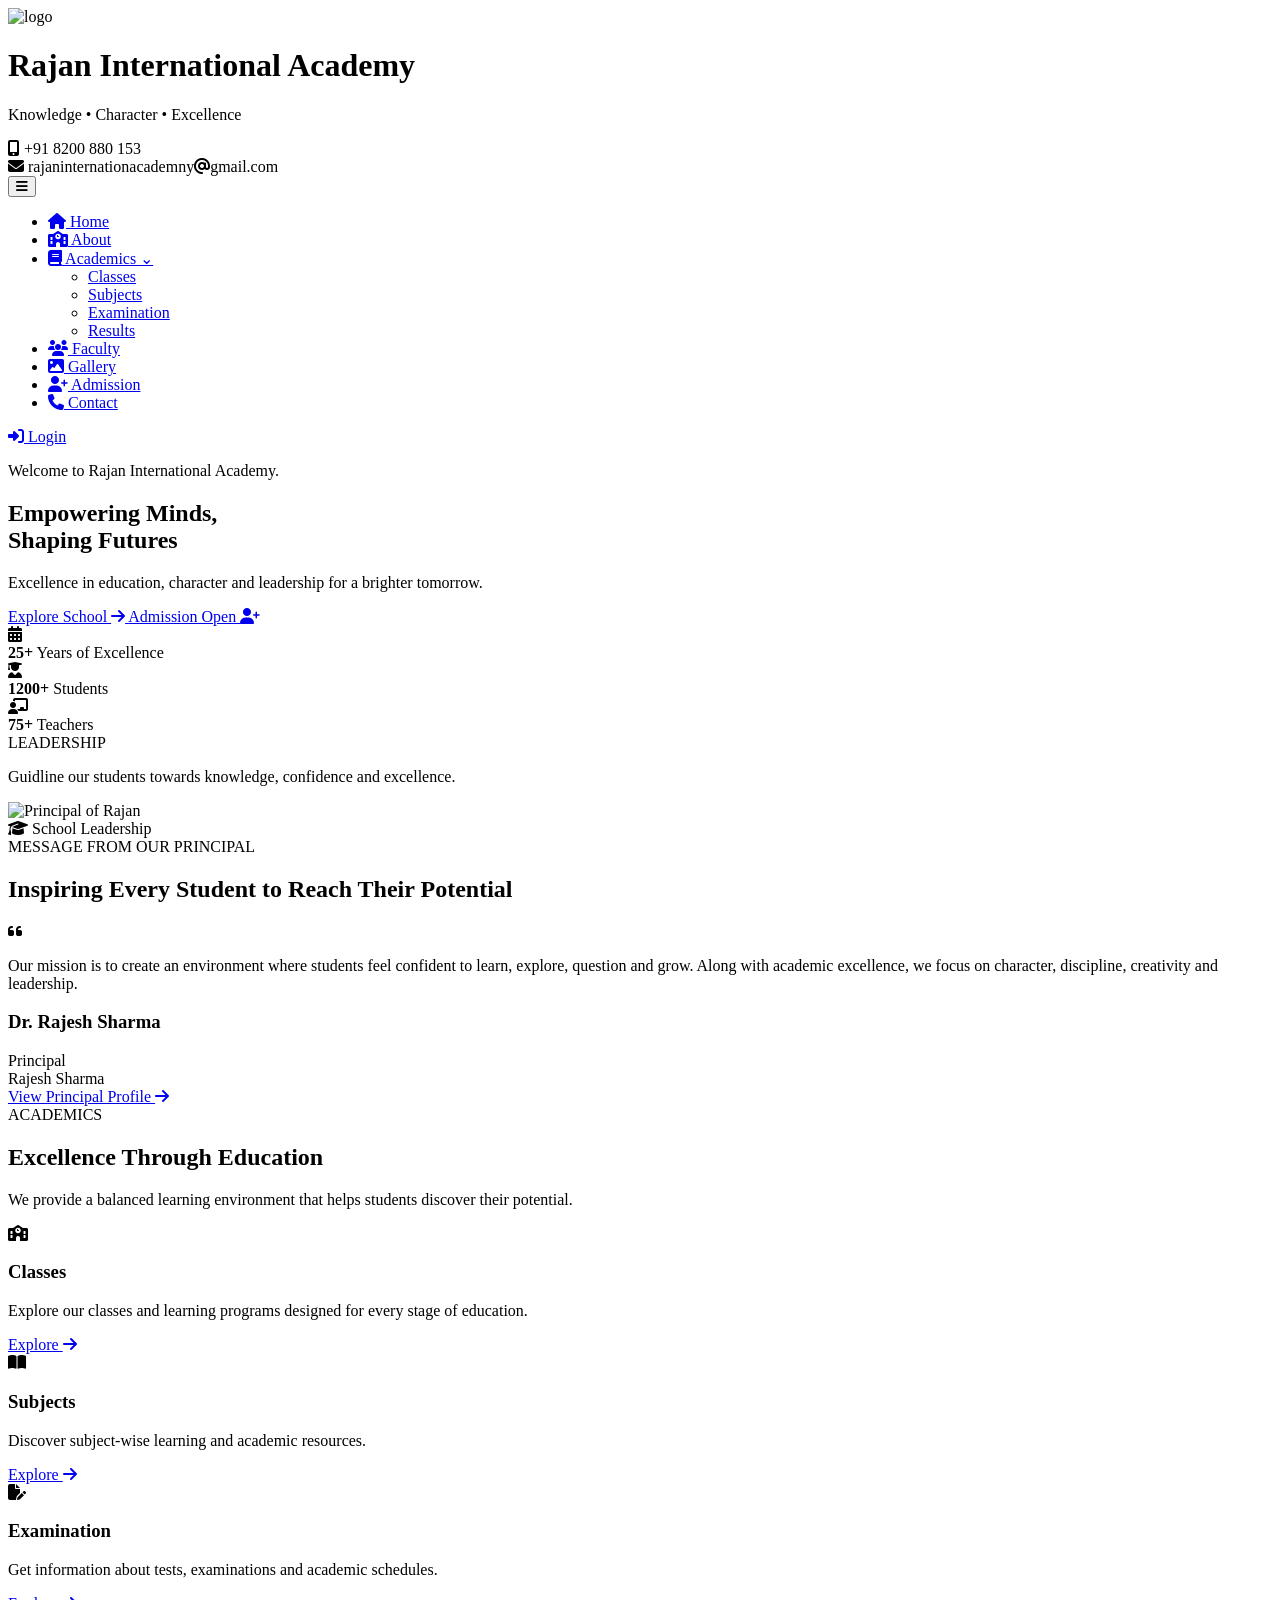
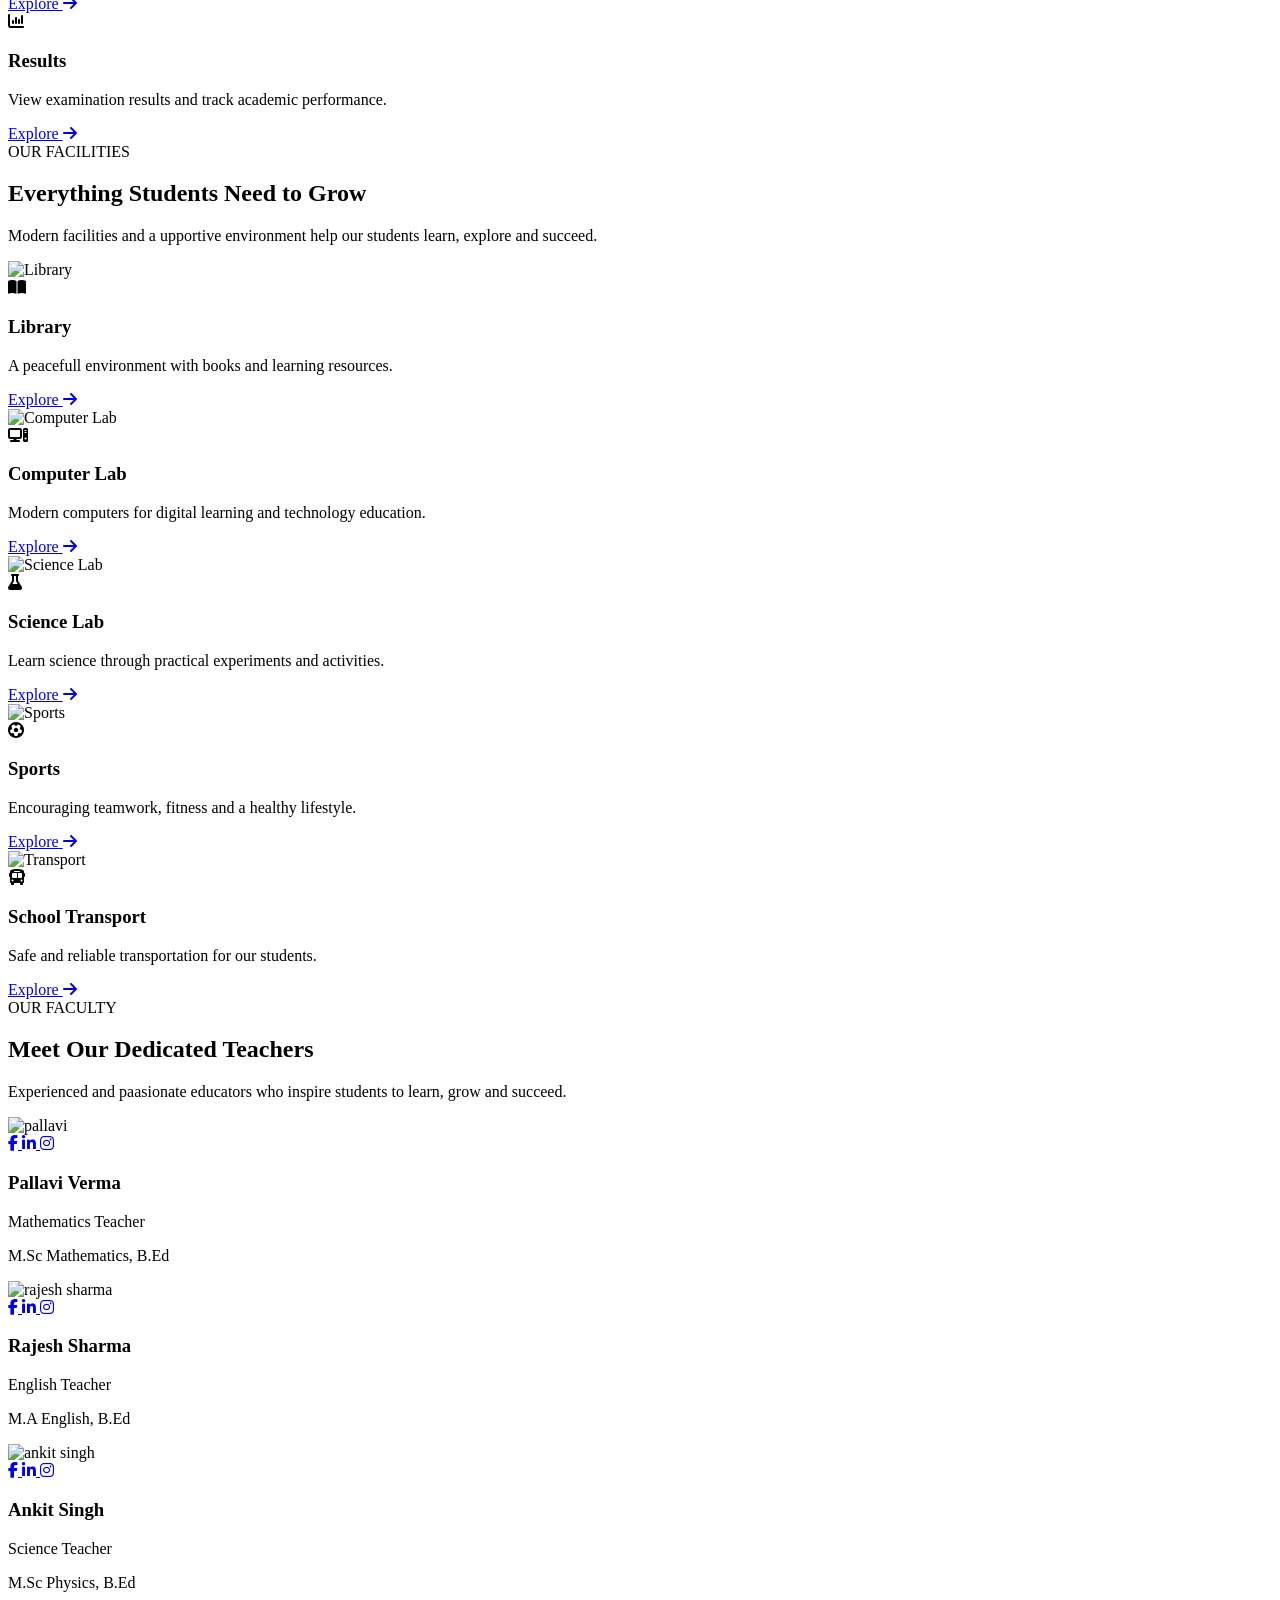
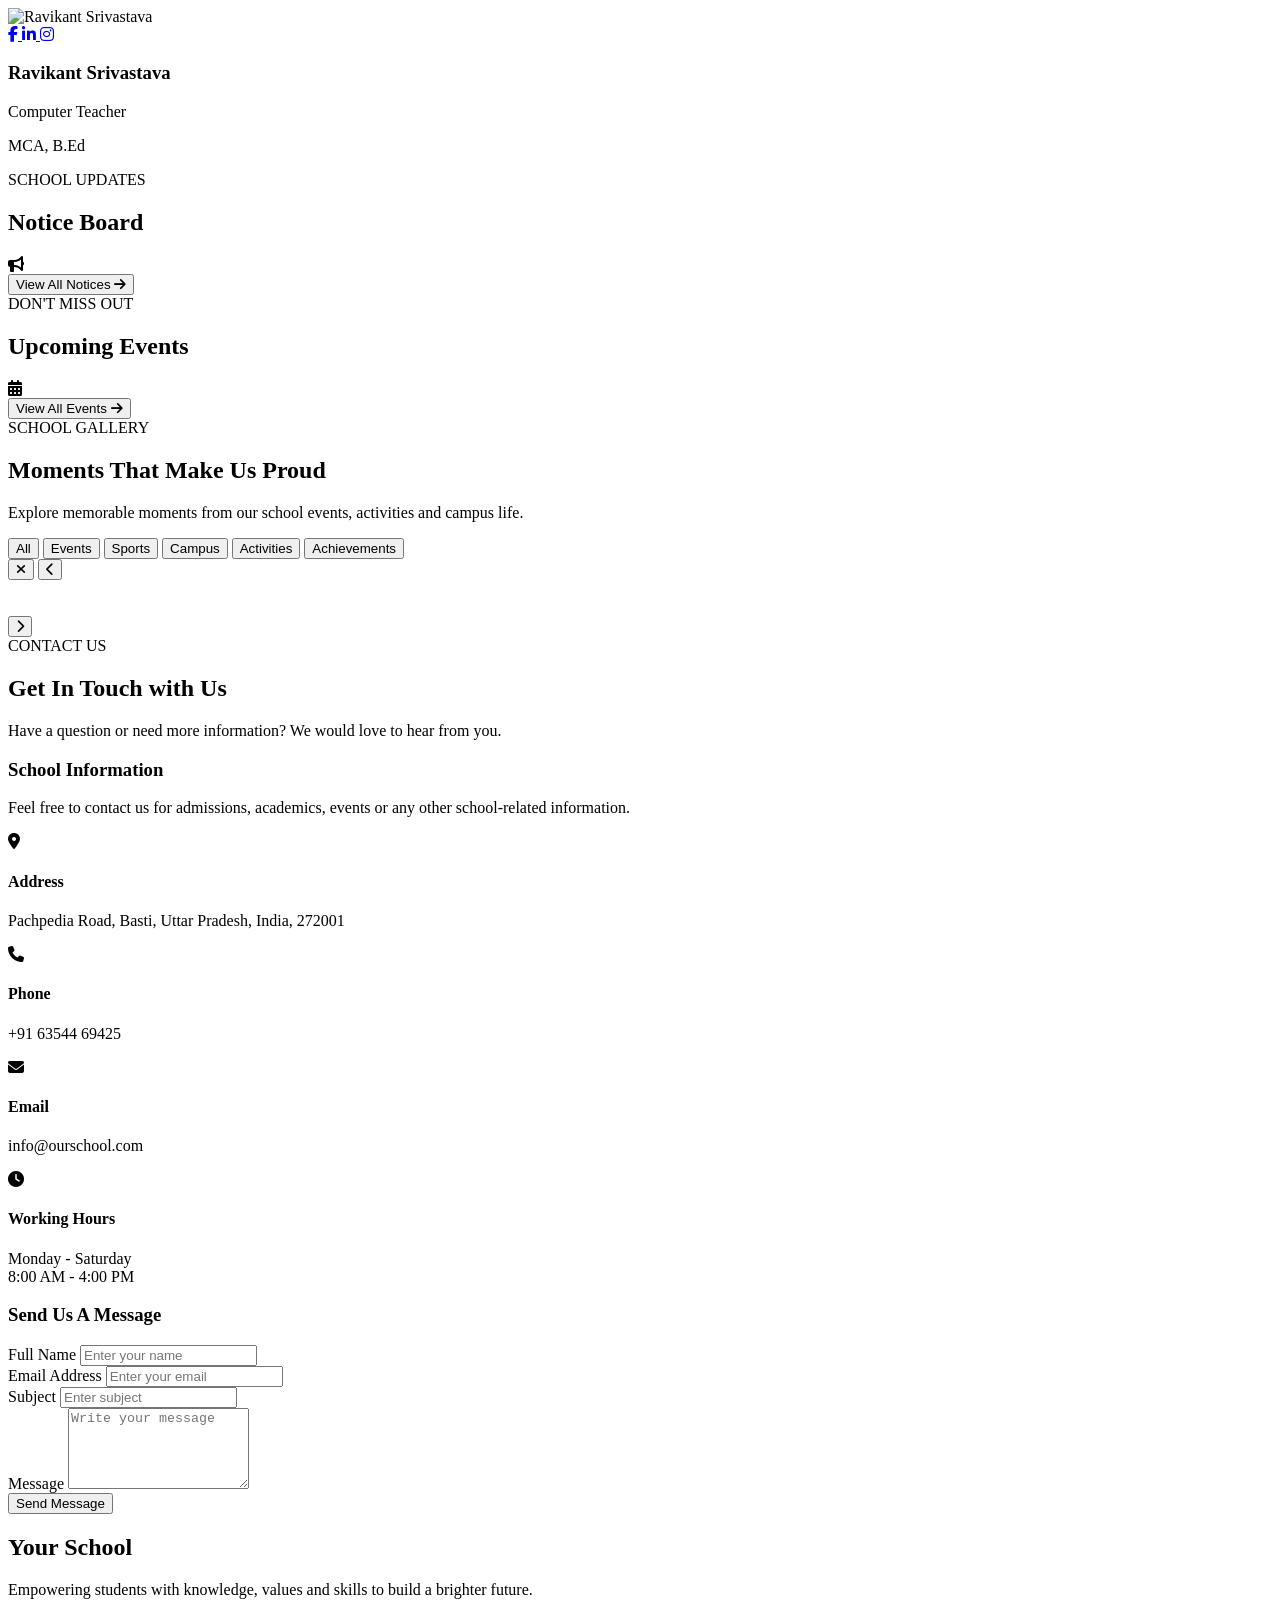
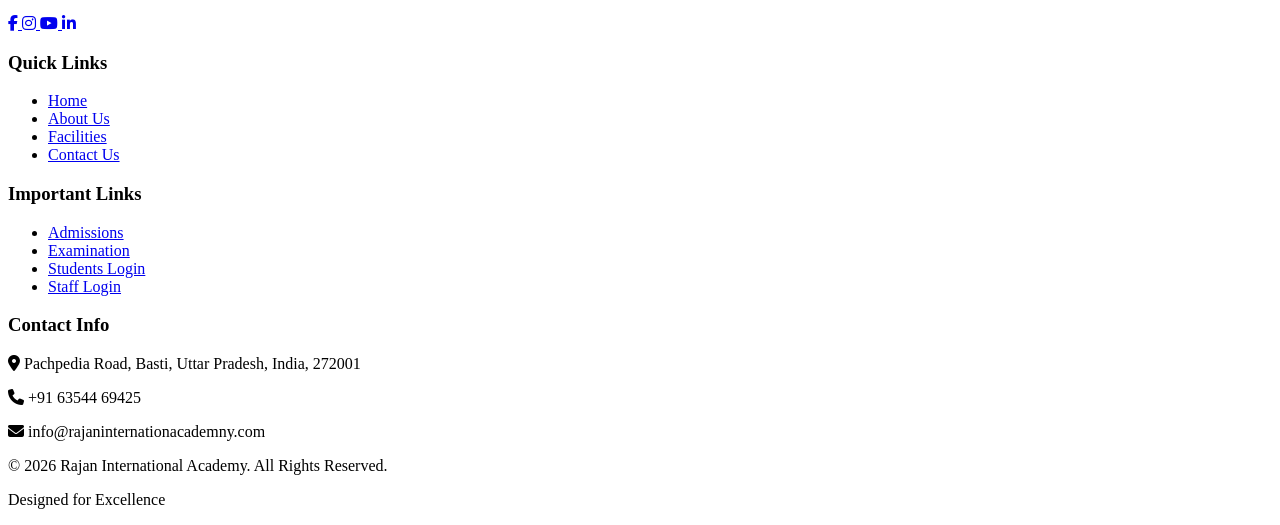
==== index.html @ 03a605ec "Add files via upload" ====
<!DOCTYPE html>
<html lang="en">
<head>
    <meta charset="UTF-8">
    <meta name="viewport" content="width=device-width, initial-scale=1.0">
    <title>Rajan Internation Academy</title>

    <link rel="stylesheet" href="css/style.css">
    <link rel="stylesheet"
      href="https://cdnjs.cloudflare.com/ajax/libs/font-awesome/6.5.2/css/all.min.css">

</head>


<body>

    <header class="school-header">

        <div class="school-brand">

            <div class="school-logo">
                <img src="Images/Rajan-2.png" alt="logo">
            </div>

            <div class="school-name">
                <h1>Rajan International Academy</h1>
                <p>Knowledge <span>•</span> Character <span>•</span> Excellence</p>                    
            </div >
            
        </div>


        <div class="school-contact">
            <div class="school-contact-item">
                <i class="fa-solid fa-mobile-screen-button"></i>
                <span>+91 8200 880 153</span>
            </div>
 

            <div class="school-contact-item">
                <i class="fa-solid fa-envelope"></i> 
                <span>rajaninternationacademny<i class="fa-solid fa-at"></i>gmail.com</span>
            </div>
        </div>

    </header>

    <nav class="navbar">

        <div class="nav-container">

            <button class="menu-toggle" id="menuToggle">
                <i class="fa-solid fa-bars"></i>
            </button>

            <ul class="nav-links">
                <li>
                    <a href="index.html" class="active">
                        <i class="fa-solid fa-house"></i>
                        Home
                    </a>
                </li>

                <li>
                    <a href="Pages/about.html">
                        <i class="fa-solid fa-school"></i>
                        About
                    </a>
                </li>

                <li class="dropdown">

                    <a href="#" class="dropdown-toggle">
                        <i class="fa-solid fa-book"></i>
                        Academics
                        <span class="arrow">⌄</span>
                    </a>

                    <ul class="dropdown-menu">
                        <li>
                            <a href="#">Classes</a>
                        </li>
                        <li>
                            <a href="#">Subjects</a>
                        </li>
                        <li>
                            <a href="#">Examination</a>
                        </li>
                        <li>
                            <a href="#">Results</a>
                        </li>
                    </ul>
                </li>

                <li>
                    <a href="Pages/faculty">
                        <i class="fa-solid fa-users"></i>
                        Faculty
                    </a>
                </li>

                <li>
                    <a href="gallery.html">
                        <i class="fa-solid fa-image"></i>
                        Gallery
                    </a>
                </li>

                <li>
                    <a href="Pages/admission.html">
                        <i class="fa-solid fa-user-plus"></i>
                        Admission
                    </a>
                </li>

                <li>
                    <a href="Pages/contact.html">
                        <i class="fa-solid fa-phone"></i>
                        Contact
                    </a>
                </li>
            </ul>

            <div class="login-area">
                <a href="#" class="login-btn">
                    <i class="fa-solid fa-right-to-bracket"></i>
                    Login
                </a>
            </div>

        </div>

    </nav>

    <section class="hero">

        <div class="hero-overlay"></div>

        <div class="hero-content">
            <p class="hero-subtitle">
                Welcome to Rajan International Academy.
            </p>

            <h1 class="">
                Empowering Minds,<br>
                Shaping Futures
            </h1>

            <p class="hero-description">
                Excellence in education, character and leadership
                for a brighter tomorrow.
            </p>

            <div class="hero-buttons">
                <a href="#" class="hero-btn primary-btn"> 
                    Explore School
                    <i class="fa-solid fa-arrow-right"></i>
                </a>

                <a href="#" class="hero-btn secondary-btn">
                    Admission Open
                    <i class="fa-solid fa-user-plus"></i>
                </a>
            </div>
        </div>

        <div class="hero-stats">
            <div class="stat">
                <i class="fa-solid fa-calendar-days"></i>

                <div>
                    <strong>25+</strong>
                    <span>Years of Excellence</span>
                </div>
            </div>

            <div class="stat">
                <i class="fa-solid fa-user-graduate"></i>
                <div>
                    <strong>1200+</strong>
                    <span>Students</span>
                </div>
            </div>

            <div class="stat">
                <i class="fa-solid fa-chalkboard-user"></i>

                <div>
                    <strong>75+</strong>
                    <span>Teachers</span>
                </div>
            </div>
        </div>
    </section>

    <section class="principal-section">

        <div class="principal-container">

            <div class="section-heading">
                <span>LEADERSHIP</span>

                <p>
                    Guidline our students towards knowledge,
                    confidence and excellence.
                </p>
            </div>

            <div class="principal-content">
                <div class="principal-image">
                    <div class="image-frame">
                        <img src="Images/principal.jpeg" alt="Principal of Rajan">
                    </div>

                    <div class="principal-badge">
                        <i class="fa-solid fa-graduation-cap"></i>

                        <span>School Leadership</span>
                    </div>
                </div>

                <div class="principal-message">

                    <span class="message-label">
                        MESSAGE FROM OUR PRINCIPAL
                    </span>

                    <H2>
                        Inspiring Every Student
                        to Reach Their Potential
                    </H2>

                    <div class="quote-icon">
                        <i class="fa-solid fa-quote-left"></i>
                    </div>

                    <p class="message-text">
                         Our mission is to create an environment
                        where students feel confident to learn,
                        explore, question and grow. Along with
                        academic excellence, we focus on character,
                        discipline, creativity and leadership.
                    </p>

                    <div class="principal-info">
                        <div>
                            <h3>
                                Dr. Rajesh Sharma
                            </h3>

                            <span>
                                Principal
                            </span>
                        </div>

                        <div class="signature">
                            Rajesh Sharma
                        </div>
                    </div>

                    <a href="#" class="principal-btn">
                        View Principal Profile

                        <i class="fa-solid fa-arrow-right"></i>
                    </a>
                </div>  
            </div>
        </div>
    </section>



    <main>

        <section class="academics-section">
            <div class="academics-container">
                <div class="section-heading">
                    <span>ACADEMICS</span>

                    <h2>
                        Excellence Through Education
                    </h2>
                    <p>
                        We provide a balanced learning environment
                        that helps students discover their potential.
                    </p>
                </div>

                <div class="academics-cards">
                    <div class="academics-card">
                        <div class="academics-icon">
                            <i class="fa-solid fa-school"></i>
                        </div>

                        <h3>
                            Classes
                        </h3>

                        <p>
                            Explore our classes and learning programs
                            designed for every stage of education.
                        </p>

                        <a href="#">
                            Explore
                            <i class="fa-solid fa-arrow-right"></i>
                        </a>
                    </div>

                    <div class="academics-card">
                        <div class="academics-icon">
                            <i class="fa-solid fa-book-open"></i>
                        </div>

                        <h3>
                            Subjects
                        </h3>

                        <p>
                            Discover subject-wise learning and
                            academic resources.
                        </p>

                        <a href="#">
                            Explore
                            <i class="fa-solid fa-arrow-right"></i>
                        </a>
                    </div>

                    <div class="academics-card">
                        <div class="academics-icon">
                            <i class="fa-solid fa-file-pen"></i>
                        </div>

                        <h3>
                            Examination
                        </h3>

                        <p>
                            Get information about tests, examinations
                            and academic schedules.
                        </p>

                        <a href="#">
                            Explore
                            <i class="fa-solid fa-arrow-right"></i>
                        </a>
                    </div>

                    <div class="academics-card">
                        <div class="academics-icon">
                           <i class="fa-solid fa-chart-column"></i>
                        </div>

                        <h3>
                            Results
                        </h3>

                        <p>
                            View examination results and track
                            academic performance.
                        </p>

                        <a href="#">
                            Explore
                            <i class="fa-solid fa-arrow-right"></i>
                        </a>
                    </div>


                </div>

            </div>
        </section>

        <section class="facilities-section">

            <div class="facilities-container">
                <div class="section-heading">
                    <span>OUR FACILITIES</span>

                    <h2>
                        Everything Students Need to Grow
                    </h2>

                    <p>
                        Modern facilities and a upportive environment
                        help our students learn, explore and succeed.
                    </p>
                </div>

                <div class="facilities-cards">
                
                    <div class="facilities-card">
                        <div class="facilities-image">
                            <img src="Images/library.jpg" alt="Library">

                            <div class="facilities-overlay"></div>

                            <div class="facilities-icon">
                                <i class="fa-solid fa-book-open"></i>
                            </div>

                            <div class="facilities-content">
                                <h3>
                                    Library
                                </h3>

                                <p>
                                    A peacefull environment with
                                    books and learning resources.
                                </p>

                                <a href="#">
                                    Explore
                                    <i class="fa-solid fa-arrow-right"></i>
                                </a>
                            </div>
                        </div>
                    </div>

                    <div class="facilities-card">
                        <div class="facilities-image">
                            <img src="Images/computer-lab.jpg" alt="Computer Lab">

                            <div class="facilities-overlay"></div>

                            <div class="facilities-icon">
                                <i class="fa-solid fa-computer"></i>
                            </div>

                            <div class="facilities-content">
                                <h3>
                                    Computer Lab
                                </h3>

                                <p>
                                    Modern computers for digital
                                    learning and technology education.
                                </p>

                                <a href="#">
                                    Explore
                                    <i class="fa-solid fa-arrow-right"></i>
                                </a>
                            </div>
                        </div>
                    </div>


                    <div class="facilities-card">
                        <div class="facilities-image">
                            <img src="Images/science-lab.jpg" alt="Science Lab">

                            <div class="facilities-overlay"></div>

                            <div class="facilities-icon">
                                <i class="fa-solid fa-flask"></i>
                            </div>

                            <div class="facilities-content">
                                <h3>
                                    Science Lab
                                </h3>

                                <p>
                                    Learn science through practical
                                    experiments and activities.
                                </p>

                                <a href="#">
                                    Explore
                                    <i class="fa-solid fa-arrow-right"></i>
                                </a>
                            </div>
                        </div>
                    </div>

                    <div class="facilities-card">
                        <div class="facilities-image">
                            <img src="Images/sports.jpg" alt="Sports">

                            <div class="facilities-overlay"></div>

                            <div class="facilities-icon">
                                <i class="fa-solid fa-futbol"></i>
                            </div>

                            <div class="facilities-content">
                                <h3>
                                    Sports
                                </h3>

                                <p>
                                    Encouraging teamwork, fitness
                                    and a healthy lifestyle.
                                </p>

                                <a href="#">
                                    Explore
                                    <i class="fa-solid fa-arrow-right"></i>
                                </a>
                            </div>
                        </div>
                    </div>

                    <div class="facilities-card">
                        <div class="facilities-image">
                            <img src="Images/transport.jpg" alt="Transport">

                            <div class="facilities-overlay"></div>

                            <div class="facilities-icon">
                                <i class="fa-solid fa-bus"></i>
                            </div>

                            <div class="facilities-content">
                                <h3>
                                    School Transport
                                </h3>

                                <p>
                                    Safe and reliable transportation
                                    for our students.
                                </p>

                                <a href="#">
                                    Explore
                                    <i class="fa-solid fa-arrow-right"></i>
                                </a>
                            </div>
                        </div>
                    </div>


                </div>

            </div>

        </section>

        <section class="faculty-section">

            <div class="faculty-container">
                <div class="section-heading">
                    <span>OUR FACULTY</span>

                    <h2>
                        Meet Our Dedicated Teachers
                    </h2>

                    <p>
                        Experienced and paasionate educators who
                        inspire students to learn, grow and succeed.
                    </p>
                </div>

                <div class="faculty-cards">


                    <div class="faculty-card">
                        <div class="faculty-image">
                            <img src="Images/Teachers/teacher-1.jpg" alt="pallavi">

                            <div class="faculty-social">
                                <a href="#">
                                    <i class="fa-brands fa-facebook-f"></i>
                                </a>
                                <a href="#">
                                    <i class="fa-brands fa-linkedin-in"></i>
                                </a>
                                <a href="#">
                                    <i class="fa-brands fa-instagram"></i>
                                </a>

                            </div>
                        </div>

                        <div class="faculty-info">
                            <h3>
                                Pallavi Verma
                            </h3>

                            <span class="faculty-subject">
                                Mathematics Teacher
                            </span>

                            <p>
                                M.Sc Mathematics, B.Ed
                            </p>
                        </div>
                    </div>

                <!-- Teacher-2 -->
                   <div class="faculty-card">
                        <div class="faculty-image">
                            <img src="Images/Teachers/teacher-2.jpg" alt="rajesh sharma">

                            <div class="faculty-social">
                                <a href="#">
                                    <i class="fa-brands fa-facebook-f"></i>
                                </a>
                                <a href="#">
                                    <i class="fa-brands fa-linkedin-in"></i>
                                </a>
                                <a href="#">
                                    <i class="fa-brands fa-instagram"></i>
                                </a>

                            </div>
                        </div>

                        <div class="faculty-info">
                            <h3>
                                Rajesh Sharma
                            </h3>

                            <span class="faculty-subject">
                                English Teacher
                            </span>

                            <p>
                                M.A English, B.Ed
                            </p>
                        </div>
                    </div>


               <!-- Teacher-3 -->
                   <div class="faculty-card">
                        <div class="faculty-image">
                            <img src="Images/Teachers/teacher-3.jpg" alt="ankit singh">

                            <div class="faculty-social">
                                <a href="#">
                                    <i class="fa-brands fa-facebook-f"></i>
                                </a>
                                <a href="#">
                                    <i class="fa-brands fa-linkedin-in"></i>
                                </a>
                                <a href="#">
                                    <i class="fa-brands fa-instagram"></i>
                                </a>

                            </div>
                        </div>

                        <div class="faculty-info">
                            <h3>
                                Ankit Singh
                            </h3>

                            <span class="faculty-subject">
                                Science Teacher
                            </span>

                            <p>
                                M.Sc Physics, B.Ed
                            </p>
                        </div>
                    </div>



               <!-- Teacher-4 -->
                   <div class="faculty-card">
                        <div class="faculty-image">
                            <img src="Images/Teachers/teacher-4.jpg" alt="Ravikant Srivastava">

                            <div class="faculty-social">
                                <a href="#">
                                    <i class="fa-brands fa-facebook-f"></i>
                                </a>
                                <a href="#">
                                    <i class="fa-brands fa-linkedin-in"></i>
                                </a>
                                <a href="#">
                                    <i class="fa-brands fa-instagram"></i>
                                </a>

                            </div>
                        </div>

                        <div class="faculty-info">
                            <h3>
                                Ravikant Srivastava
                            </h3>

                            <span class="faculty-subject">
                                Computer Teacher
                            </span>

                            <p>
                                MCA, B.Ed
                            </p>
                        </div>
                    </div>



                </div>
            </div>

        </section>

        <!-- Notice and Event Section -->

        <section class="notice-event-section">

            <div class="notice-event-container">

                <div class="notice-board">

                    <div class="notice-header">

                        <div>
                            <span>
                                SCHOOL UPDATES
                            </span>

                            <H2>
                                Notice Board
                            </H2>
                        </div>

                        <div class="notice-header-icon">
                            <i class="fa-solid fa-bullhorn"></i>
                        </div>

                    </div>
<!-- JavaScript Notices -->
                    <div class="notice-list" id="noticeList"></div>

                    <button class="view-all-btn" id="viewNoticeBtn">
                        View All Notices
                        <i class="fa-solid fa-arrow-right"></i>
                    </button>

                </div>
        <!-- Upcoming Events -->
                <div class="event-board">
                    <div class="event-header">
                        <div>
                            <span>
                                DON'T MISS OUT
                            </span>

                            <H2>
                                Upcoming Events
                            </H2>
                        </div>

                        <div class="event-header-icon">
                            <i class="fa-solid fa-calendar-days"></i>
                        </div>
                    </div>

                    <!-- JavaScript Events -->
                    <div class="event-list" id="eventList">

                    </div>

                    <button class="view-all-btn" id="viewAllBtn">
                        View All Events
                        <i class="fa-solid fa-arrow-right"></i>
                    </button>
                </div>
            </div>
        </section>

            <!-- Image Gallery -->

        <section class="gallery-section">
            <div class="gallery-container">
                <div class="section-heading">
                    <span>
                        SCHOOL GALLERY
                    </span>

                    <h2>
                        Moments That Make Us Proud
                    </h2>

                    <p>
                        Explore memorable moments from our
                        school events, activities and campus life.
                    </p>
                </div>

                <div class="gallery-filters">
                    <button class="gallery-filter active" data-category="all">
                        All
                    </button>

                    <button class="gallery-filter" data-category="events">
                        Events
                    </button>

                    <button class="gallery-filter" data-category="sports">
                        Sports
                    </button>

                    <button class="gallery-filter" data-category="campus">
                        Campus
                    </button>

                    <button class="gallery-filter" data-category="activities">
                        Activities
                    </button>

                    <button class="gallery-filter" data-category="achieve">
                        Achievements
                    </button>

                </div>

                <div class="gallery-grid" id="galleryGrid">

                </div>
            </div>
        </section>


<!-- Gallery-Lightbox  -->

        <div class="gallery-lightbox" id="galleryLightbox">

            <button class="lightbox-close" id="lightboxClose">
                <i class="fa-solid fa-xmark"></i>
            </button>

            <button class="lightbox-prev" id="lightboxPrev">
                <i class="fa-solid fa-chevron-left"></i>
            </button>


            <div class="lightbox-content">

                <img src="" alt="" id="lightboxImage">

                <div class="lightbox-caption">

                    <h3 id="lightboxTitle"></h3>

                    <span id="lightboxCounter"></span>

                </div>
            </div>

            <button class="lightbox-next" id="lightboxNext">
                <i class="fa-solid fa-chevron-right"></i>
            </button>

        </div>

        <!-- Contact-Section -->

        <section class="contact-section">

            <div class="contact-container">

                <div class="section-heading">

                    <span>
                        CONTACT US
                    </span>

                    <h2>
                        Get In Touch with Us
                    </h2>

                    <p>
                        Have a question or need more information?
                        We would love to hear from you.
                    </p>
                </div>

                <!-- Contact Layout -->
                <div class="contact-wrapper">

                    <div class="contact-info">

                        <h3>
                            School Information
                        </h3>

                        <p class="contact-description">
                            Feel free to contact us for admissions,
                            academics, events or any other
                            school-related information.
                        </p>

                        <div class="contact-item">

                            <div class="contact-icon">

                                <i class="fa-solid fa-location-dot"></i>

                            </div>

                            <div>

                                <h4>
                                    Address
                                </h4>

                                <p>
                                    Pachpedia Road, Basti, Uttar Pradesh, India, 272001
                                </p>
                            </div>
                        </div>

                        <div class="contact-item">

                            <div class="contact-icon">

                                <i class="fa-solid fa-phone"></i>

                            </div>

                            <div>

                                <h4>
                                    Phone
                                </h4>

                                <p>
                                    +91 63544 69425
                                </p>
                            </div>
                        </div>

                        <div class="contact-item">

                            <div class="contact-icon">

                                <i class="fa-solid fa-envelope"></i>

                            </div>

                            <div>

                                <h4>
                                    Email
                                </h4>

                                <p>
                                    info@ourschool.com
                                </p>
                            </div>
                        </div>

                        <div class="contact-item">
                            <div class="contact-icon">
                                <i class="fa-solid fa-clock"></i>
                            </div>
                            <div>
                                <h4>
                                    Working Hours
                                </h4>

                                <p>
                                    Monday - Saturday
                                    <br>
                                    8:00 AM - 4:00 PM
                                </p>
                            </div>
                        </div>
                    </div>

                    <div class="contact-form-box">
                        <h3>
                            Send Us A Message
                        </h3>

                        <form id="contactForm">

                            <div class="form-group">
                                <label for="name">
                                    Full Name
                                </label>

                                <input type="text" id="name" placeholder="Enter your name">

                                <small class="form-error" id="nameError">

                                </small>
                            </div>

                            <div class="form-group">
                                <label for="email">
                                    Email Address
                                </label>

                                <input type="email" id="email" placeholder="Enter your email">

                                <small class="form-error" id="emailError">

                                </small>
                            </div>


                            <div class="form-group">
                                <label for="subject">
                                    Subject
                                </label>

                                <input type="text" id="subject" placeholder="Enter subject">

                                <small class="form-error" id="subjectError">

                                </small>
                            </div>


                            <div class="form-group">
                                <label for="message">
                                    Message
                                </label>

                                <textarea id="message" rows="5" placeholder="Write your message"></textarea>

                                <small class="form-error" id="messageError">

                                </small>
                            </div>

                            <button type="submit" class="contact-submit">
                                Send Message
                            </button>

                            <p id="formSuccess" class="form-success"></p>
                        </form>
                    </div>
                </div>

            </div>

        </section>

    </main>

    <footer class="footer">
        <div class="footer-container">

            <div class="footer-column footer-about">

                <h2>
                    Your School
                </h2>

                <p>
                    Empowering students with knowledge,
                    values and skills to build a brighter
                    future.
                </p>

                <div class="social-links">

                    <a href="#">
                        <i class="fa-brands fa-facebook-f"></i>
                    </a>

                    <a href="#">
                        <i class="fa-brands fa-instagram"></i>
                    </a>

                    <a href="#">
                        <i class="fa-brands fa-youtube"></i>
                    </a>

                    <a href="#">
                        <i class="fa-brands fa-linkedin-in"></i>
                    </a>
                </div>
            </div>

            <div class="footer-column">

                <h3>
                    Quick Links
                </h3>

                <ul>
                    <li>
                        <a href="#home">
                            Home
                        </a>
                    </li>

                    <li>
                        <a href="#about">
                            About Us
                        </a>
                    </li>

                    <li>
                        <a href="#facilities">
                            Facilities
                        </a>
                    </li>

                    <li>
                        <a href="#contact">
                            Contact Us
                        </a>
                    </li>
                </ul>
            </div>

            <div class="footer-column">

                <h3>
                    Important Links
                </h3>

                <ul>

                    <li>
                        <a href="#">
                            Admissions
                        </a>
                    </li>

                    <li>
                        <a href="#">
                            Examination
                        </a>
                    </li>

                    <li>
                        <a href="#">
                            Students Login
                        </a>
                    </li>

                    <li>
                        <a href="#">
                            Staff Login
                        </a>
                    </li>
                </ul>
            </div>

            <div class="footer-column footer-contact">

                <h3>
                    Contact Info
                </h3>

                <p>
                    <i class="fa-solid fa-location-dot"></i>
                    Pachpedia Road, Basti, Uttar Pradesh, India, 272001
                </p>

                <p>
                    <i class="fa-solid fa-phone"></i>
                    +91 63544 69425
                </p>

                <p>
                    <i class="fa-solid fa-envelope"></i>
                    info@rajaninternationacademny.com
                </p>
            </div>
        </div>

        <div class="footer-bottom">

            <p>
                &copy; 2026 Rajan International Academy.
                All Rights Reserved.
            </p>

            <p>
                Designed for Excellence
            </p>
        </div>
    </footer>


    <script src="JS/script.js"></script>

</body>


</html>
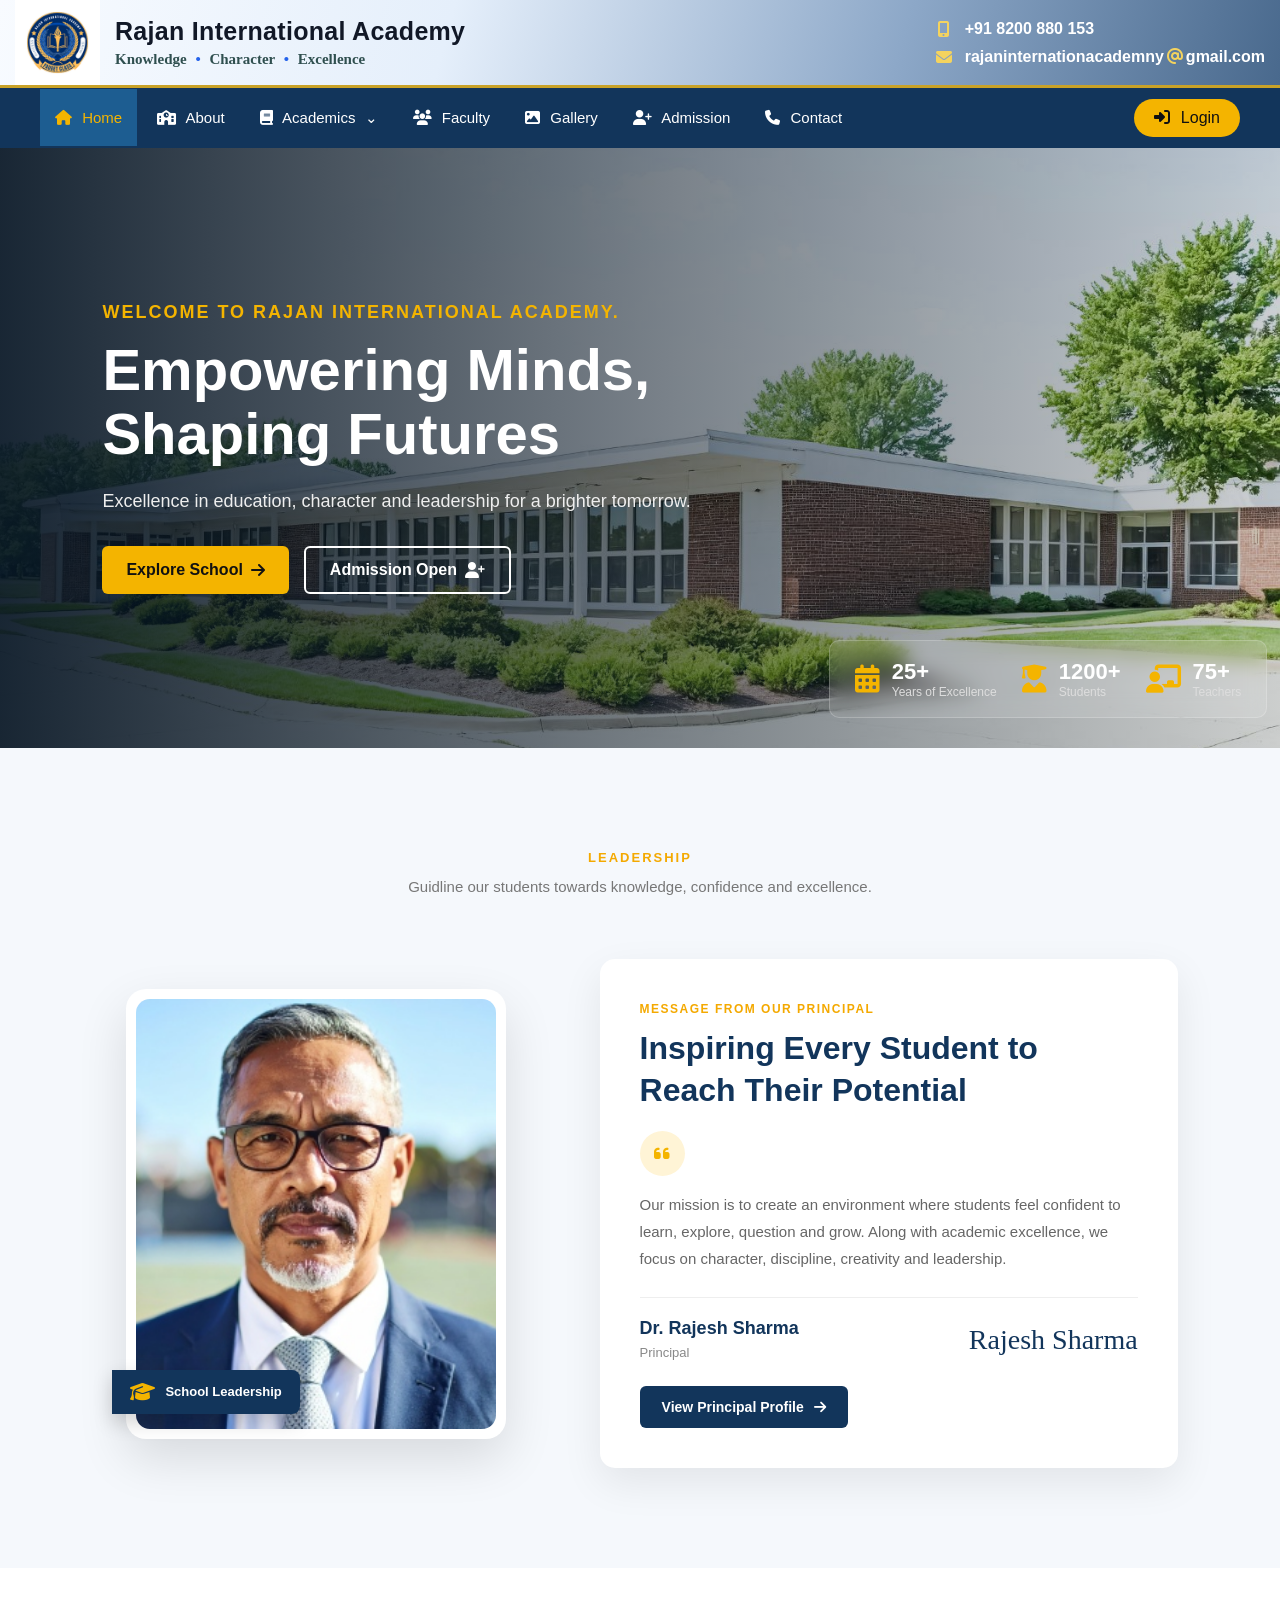
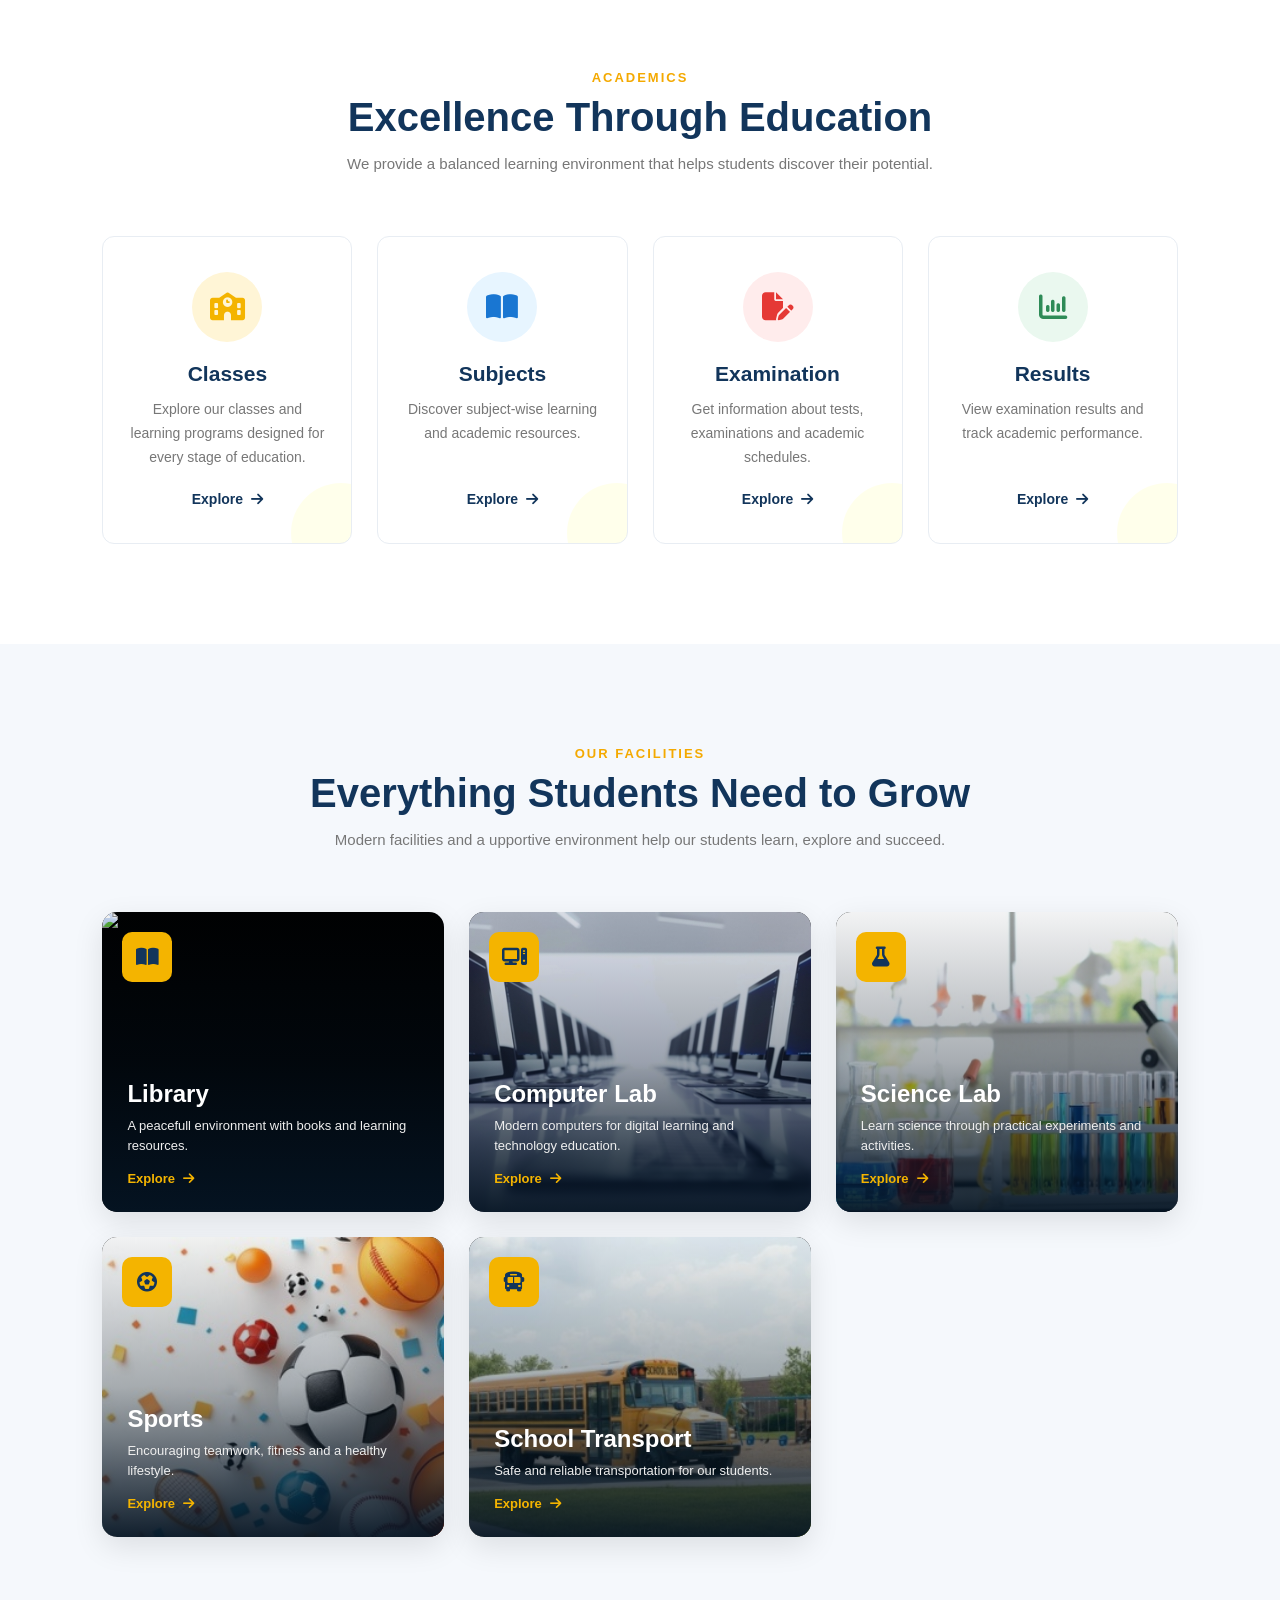
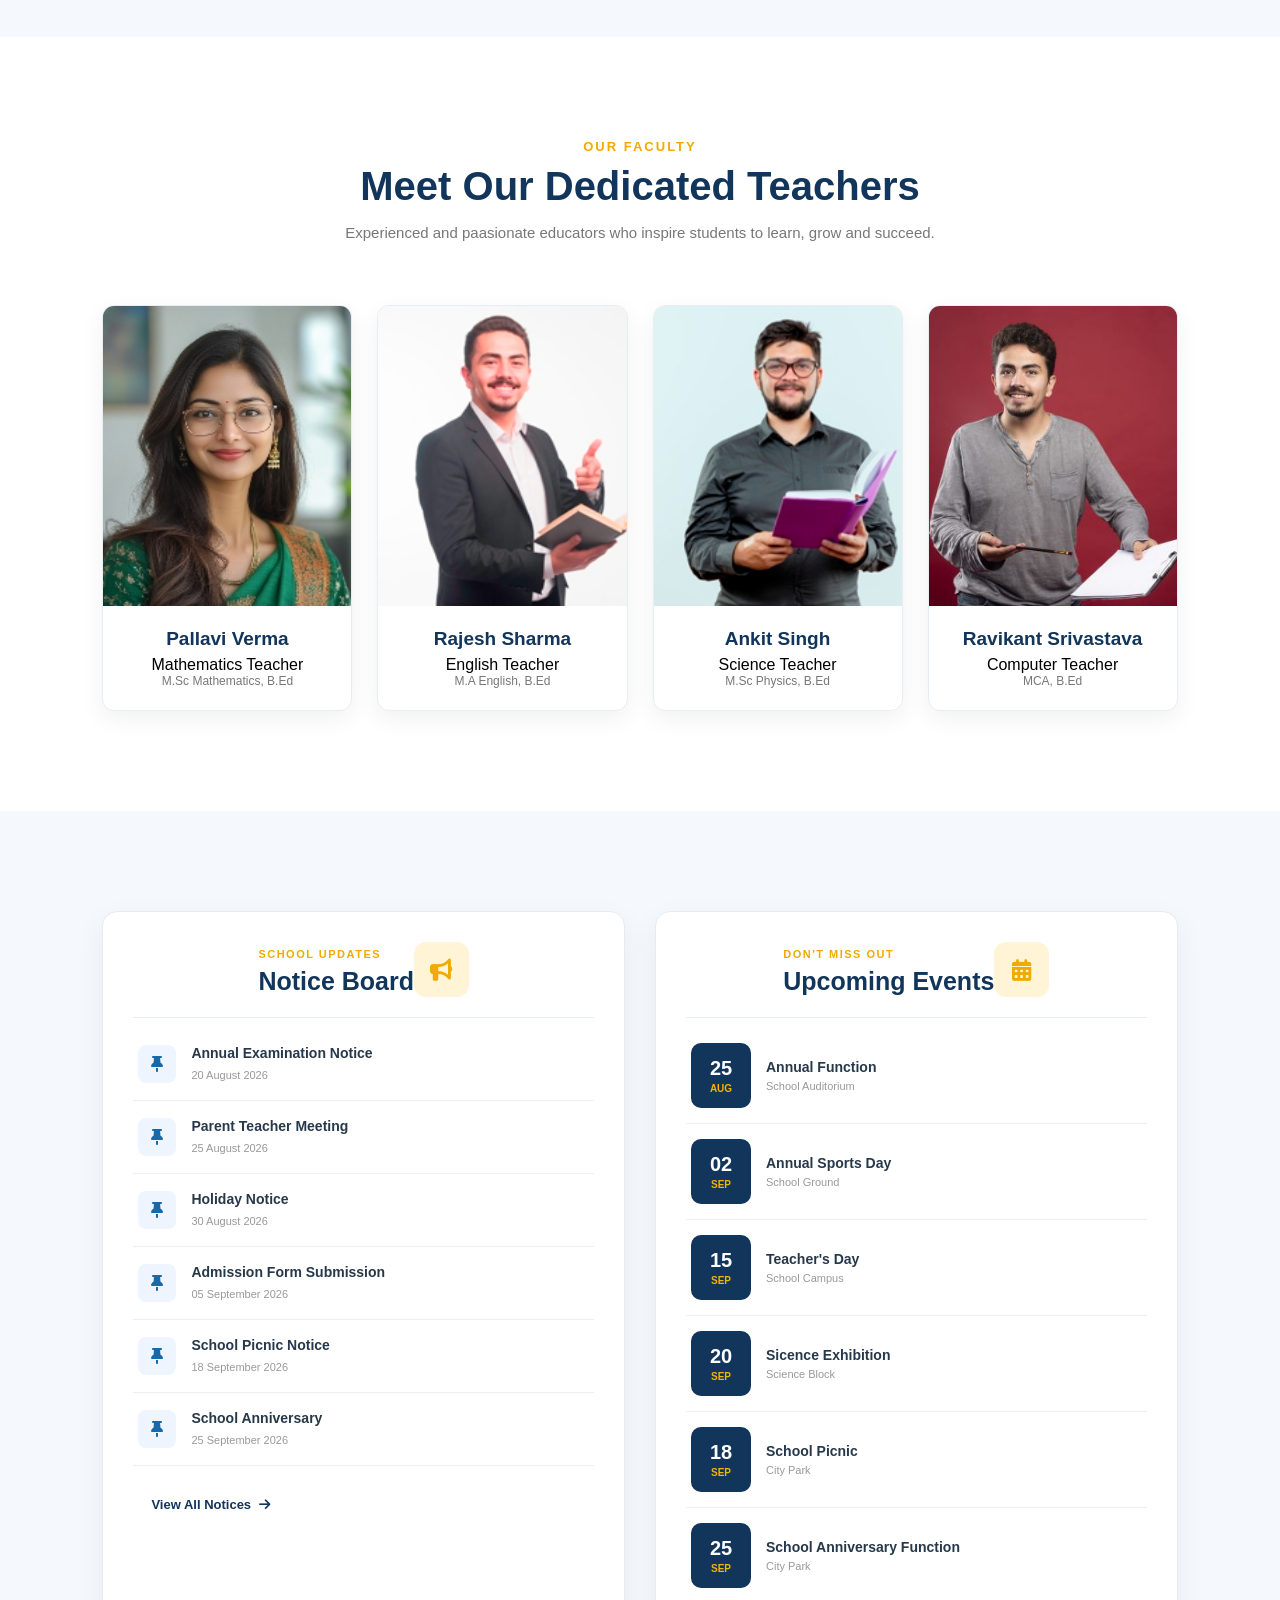
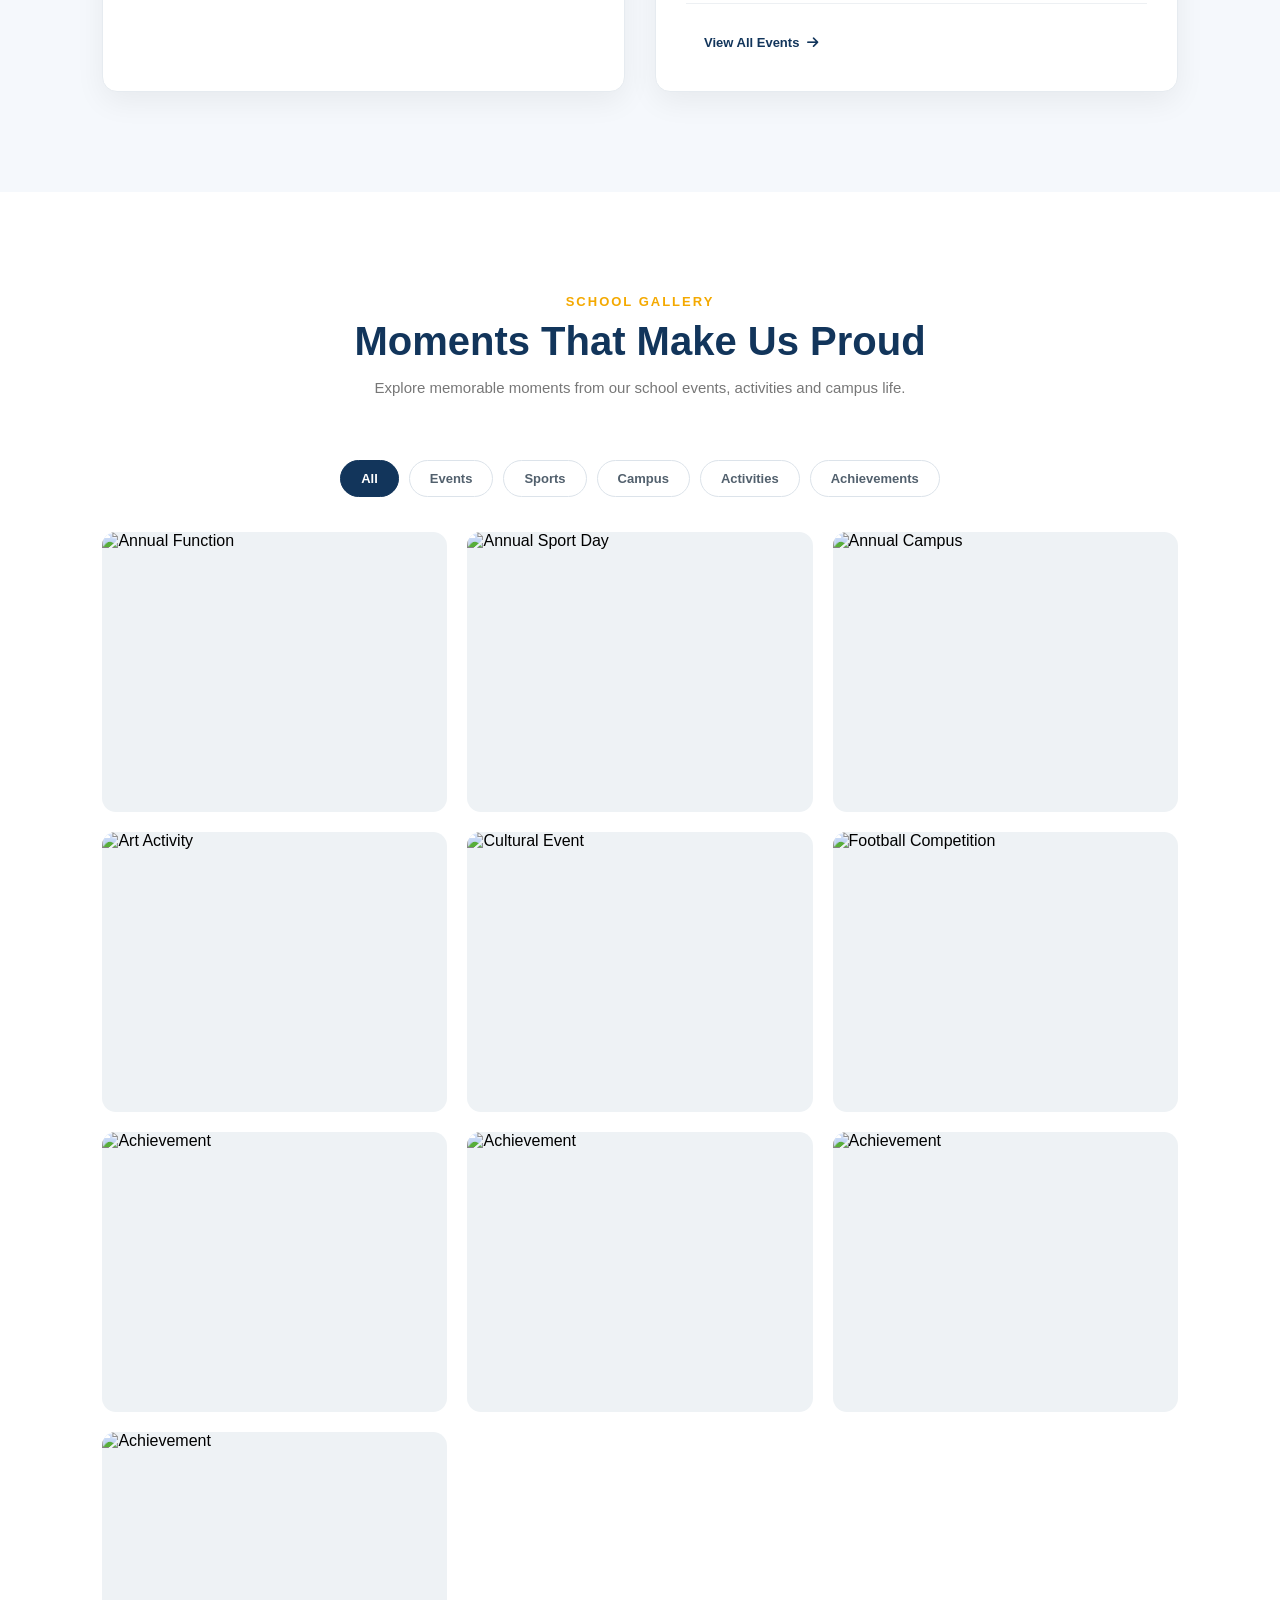
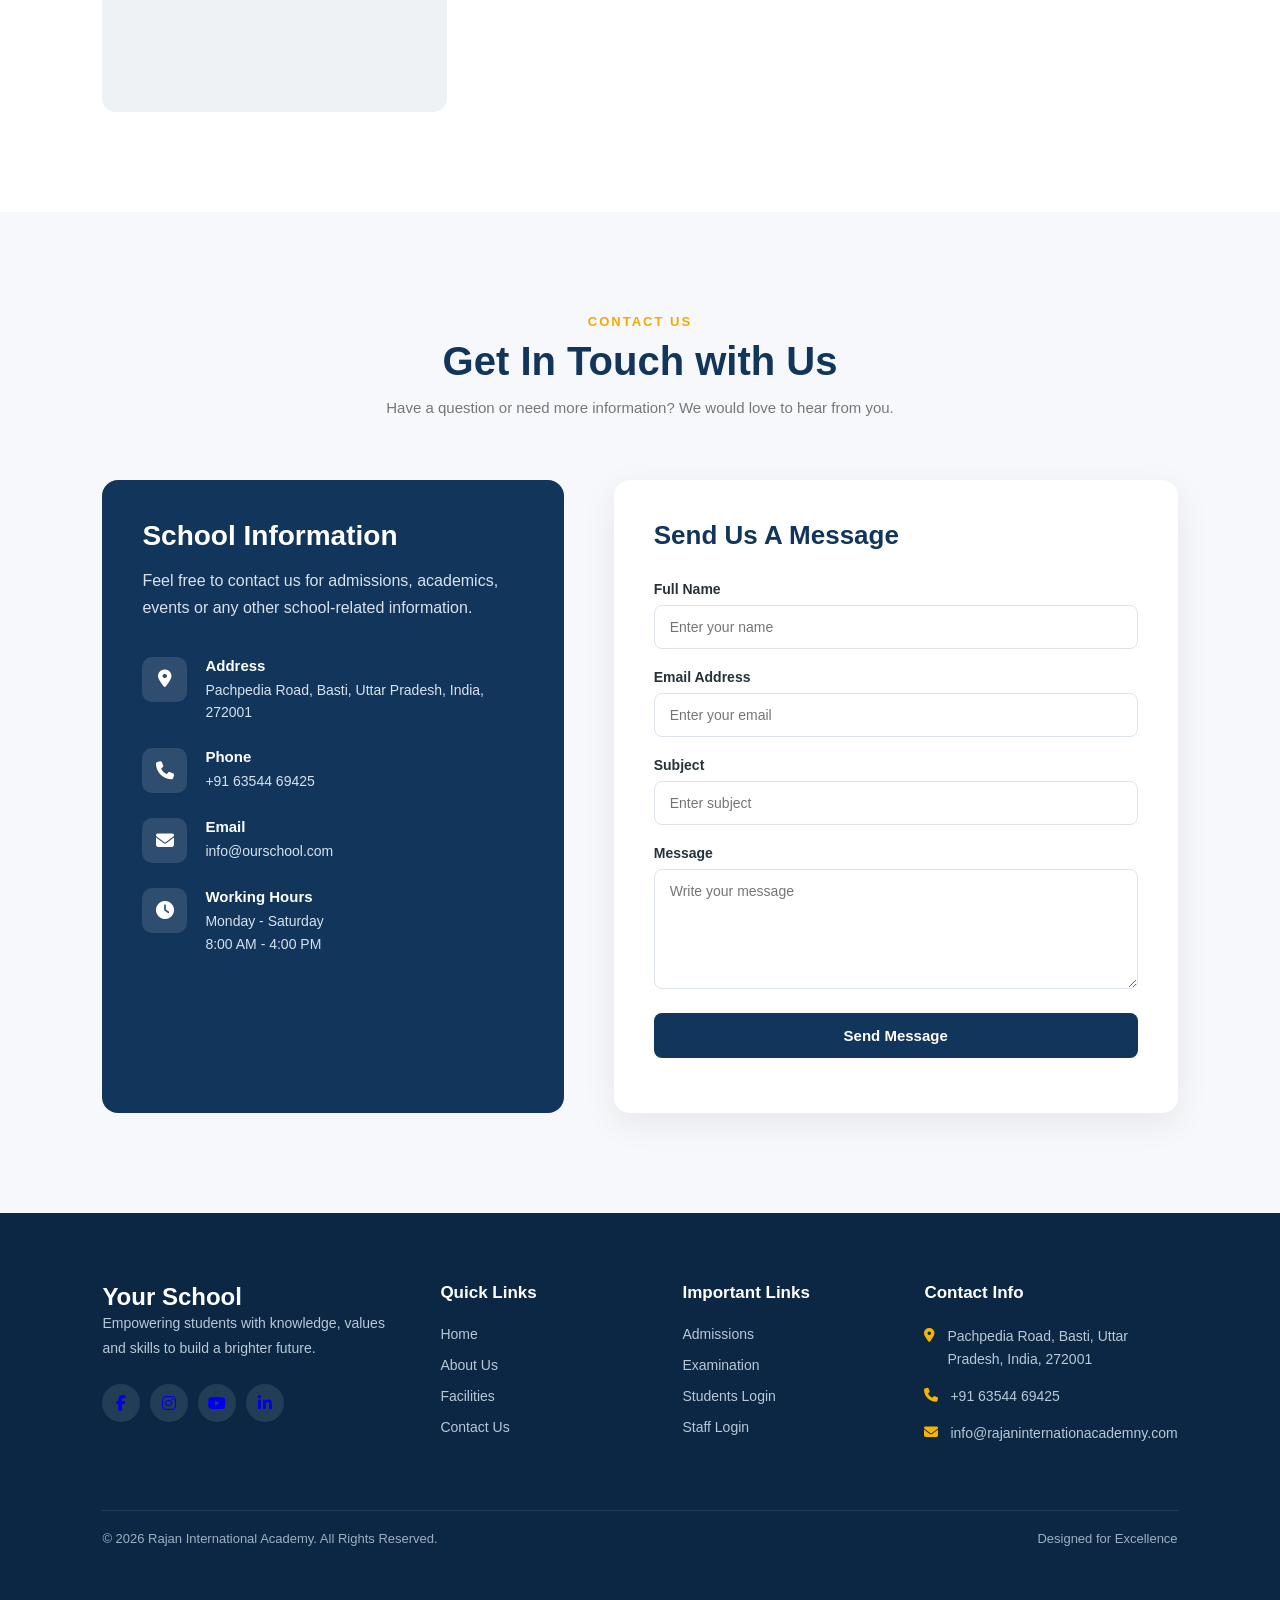
==== commit ba072cf7: "Add files via upload" ====
--- a/index.html
+++ b/index.html
@@ -5,7 +5,7 @@
     <meta name="viewport" content="width=device-width, initial-scale=1.0">
     <title>Rajan Internation Academy</title>
 
-    <link rel="stylesheet" href="css/style.css">
+    <link rel="stylesheet" href="CSS/style.css">
     <link rel="stylesheet"
       href="https://cdnjs.cloudflare.com/ajax/libs/font-awesome/6.5.2/css/all.min.css">
 
--- a/CSS/style.css
+++ b/CSS/style.css
@@ -0,0 +1,1617 @@
+*{
+    margin: 0;
+    padding: 0;
+    box-sizing: border-box;
+}
+
+body{
+    font-family: 'Franklin Gothic Medium', 'Arial Narrow', Arial, sans-serif;
+}
+
+.school-header{
+    display: flex;
+    min-height: 80px;
+    width: 100%;
+
+    justify-content: space-between;
+    align-items: center;
+    padding: 0px 15px;
+
+ background: linear-gradient(
+        105deg,
+        #f8fbff 0%,
+        #e5effb 35%,
+        #8da8c8 70%,
+        #49698d 100%
+    );
+     border-bottom: 3px solid #c9a227;
+
+    /* Soft shadow */
+    box-shadow: 0 4px 12px rgba(0, 0, 0, 0.18);
+}
+
+.school-brand{
+    display: flex;
+    align-items: center;
+    gap: 15px;
+}
+
+.school-logo{
+    width: 85px;
+    height: 85px;
+
+    display: flex;
+    justify-content: center;
+    object-fit: contain;
+}
+.school-logo img{
+    width: 100%;
+    height: 100%;
+
+    object-fit: contain;
+}
+
+
+.school-name h1{
+    font-family: 'Franklin Gothic Medium', 'Arial Narrow', Arial, sans-serif;
+    font-size: 25px;
+    font-weight: 700;
+    color: #111827;
+    letter-spacing: 0.3px;
+}
+
+.school-name p{
+    margin-top: 5px;
+    text-align: left;
+    font-family: Georgia, 'Times New Roman', Times, serif;
+    font-size: 15px;
+    font-weight: 600;
+    color: darkslategrey;
+}
+
+.school-name p span{
+    margin: 0 5px;
+    color: #2563eb;
+}
+
+
+.school-contact{
+    display: flex;
+    flex-direction: column;
+    gap: 10px;
+    color: white;
+    font-size: 16px;
+    font-weight: 600;
+}
+
+.school-contact-item{
+    display: flex;
+    align-items: center;
+    gap: 10px;
+}
+.school-contact div{
+    display: flex;
+    align-items: center;
+    justify-content: flex-start;
+    gap: 10px;
+}
+
+.school-contact-item i{
+    width: 22px;
+    text-align: center;
+    color: #f4d35e;
+    font-size: 16px;
+}
+
+/* Navigation Bar Starting */
+
+.navbar{
+    width: 100%;
+    background-color: #12355b;
+}
+
+.nav-container{
+    max-width: 1200px;
+    margin: auto;
+    height: 60px;
+
+    display: flex;
+    align-items: center;
+    justify-content: space-between;
+}
+
+/* Navigation Links */
+
+.nav-links{
+    display: flex;
+    list-style: none;
+    gap: 5px;
+}
+
+.nav-links li a{
+    display: block;
+    padding: 20px 15px;
+    color: white;
+    text-decoration: none;
+    font-size: 15px;
+    transition: 0.5s;
+}
+
+.nav-links li a.active{
+    background-color: #1d5d91;
+    color: #f4b400;
+}
+.nav-links li a:hover{
+    background-color: #1d5d91;
+}
+
+.nav-links i{
+    margin-right: 6px;
+}
+/* Login button */
+
+.login-area{
+    margin-left: 0;
+}
+
+.login-btn{
+    display: inline-block;
+    padding: 10px 20px;
+    background-color: #f4b400;
+    color: #111;
+    text-decoration: none;
+    border-radius: 20px;
+    transition: 0.3s;
+}
+
+.login-btn:hover{
+    background-color: #ffca28;
+    /* background-color: #f4b400; */
+    transform: translateY(-2px);
+}
+
+.login-btn i{
+    margin-right: 6px;
+}
+
+/* Dropdown Menus */
+.dropdown{
+    position: relative;
+}
+
+.dropdown-menu{
+    position: absolute;
+    top: 100%;
+    left: 0;
+    min-width: 190px;
+    background-color: white;
+    list-style: none;
+    box-shadow: 0 8px 20px rgba(0,0,0,0.15);
+    opacity: 0;
+    visibility: hidden;
+    transform: translateY(10px);
+    transition: 0.3s;
+    z-index: 100;
+    /* transform: rotate(180deg); */
+}
+
+.dropdown:hover .dropdown-menu{
+    opacity: 1;
+    visibility: visible;
+    /* transform: translateY(0); */
+}
+
+.dropdown-menu li a{
+    display: block;
+    padding: 12px 15px;
+    background-color: white;
+    color: #333;
+    text-decoration: none;
+    font-size: 14px;
+}
+.dropdown-menu li a:hover {
+    background-color: #f2f6fa; 
+    color: #12355b;
+ 
+    transition: 0.3s;
+}
+
+/* Menu Toggle */
+
+.menu-toggle{
+    display: none;
+    border: none;
+    background: transparent;
+    color: white;
+    font-size: 24px;
+    cursor: pointer;
+}
+/* Arrow */
+
+.arrow{
+    display: inline-block;
+    margin-left: 5px;
+    transition: transform(0.3s);
+}
+
+.dropdown.open .arrow{
+    transform: rotate(180deg);
+}
+
+/* Hero Section */
+
+.hero{
+    position: relative;
+    min-height: 600px;
+    background-image: url("../Images/school.jpg");
+    background-size: cover;
+    background-position: center;
+    display: flex;
+    align-items: center;
+    padding: 80px 8%;
+    color: white;
+    overflow: hidden;
+}
+
+.hero-overlay{
+    position: absolute;
+    inset: 0;
+
+    background: 
+    linear-gradient(90deg,
+    rgba(5,20,35,0.92),
+    rgba(5,20,35,0.55),
+    rgba(5,20,35,0.2)
+    );
+
+    z-index: 1;
+}
+
+.hero-content{
+    position: relative;
+    z-index: 2;
+    max-width: 700px;
+}
+
+.hero-subtitle{
+    font-size: 18px;
+    letter-spacing: 2px;
+    text-transform: uppercase;
+    color: #f4b400;
+    margin-bottom: 15px;
+    font-weight: 600;
+}
+
+.hero-content h1{
+    font-size: 58px;
+    line-height: 1.1;
+    margin-bottom: 20px;
+    font-weight: 700;
+}
+
+.hero-description{
+    max-width: 600px;
+    font-size: 18px;
+    line-height: 1.7;
+    color: #eeeeee;
+    margin-bottom: 30px;
+}
+
+.hero-buttons{
+    display: flex;
+    gap: 15px;
+    flex-wrap: wrap;
+}
+
+.hero-btn{
+    display: inline-flex;
+    align-items: center;
+    gap: 8px;
+    padding: 13px 24px;
+    border-radius: 6px;
+    text-decoration: none;
+    font-weight: 600;
+    transition: 0.3s;
+}
+
+.primary-btn{
+    background-color: #f4b400;
+    color: #111;
+}
+
+.primary-btn:hover{
+    background-color: #ffc928;
+    transform: translateY(-3px);
+}
+
+.secondary-btn{
+    border: 2px solid white;
+    color: white;
+    background-color: transparent;
+}
+
+.secondary-btn:hover{
+    background-color: white;
+    color: #12355b;
+    transform: translateY(-3px);
+}
+
+.hero-stats{
+    position: absolute;
+    z-index: 2;
+    bottom: 30px;
+    right: 1%;
+    display: flex;
+    gap: 25px;
+    padding: 18px 25px;
+    background-color: rgba(255,255,255,0.12);
+    backdrop-filter: blur(10px);
+    border: 1px solid rgba(255,255,255,0.2);
+    border-radius: 10px;
+}
+
+.stat{
+    display: flex;
+    align-items: center;
+    gap: 12px;
+}
+
+.stat > i{
+    font-size: 28px;
+    color: #f4b400;
+}
+
+.stat strong{
+    display: block;
+    font-size: 22px;
+}
+
+.stat span{
+    display: block;
+    font-size: 12px;
+    color: #dddddd;
+}
+
+/* Principal Section */
+
+.principal-section{
+    padding: 100px 8%;
+    background-color: #f5f8fc;
+}
+
+.section-heading{
+    max-width: 700px;
+    margin: 0 auto 60px;
+    text-align: center;
+}
+
+.section-heading span{
+    display: inline-block;
+    margin-bottom: 10px;
+    color: #f4a900;
+    font-size: 13px;
+    font-weight: 700;
+    letter-spacing: 2px;
+}
+
+.section-heading h2{
+    color: #12355b;
+    font-size: 40px;
+    margin-bottom: 12px;
+}
+
+.section-heading p{
+    color: #777;
+    font-size: 15px;
+    line-height: 1.6;
+}
+
+.principal-content{
+    max-width: 1150px;
+    margin: auto;
+    display: grid;
+    grid-template-columns: 0.85fr 1.15fr;
+    gap: 70px;
+    align-items: center;
+}
+
+.principal-image{
+    position: relative;
+    display: flex;
+    justify-content: center;
+
+}
+
+.image-frame{
+    width: 380px;
+    height: 450px;
+    padding: 10px;
+    background-color: white;
+    border-radius: 20px;
+    box-shadow: 0 20px 50px rgba(0, 0, 0, 0.12);
+}
+
+.image-frame img{
+    width: 100%;
+    height: 100%;
+    object-fit: cover;
+    border-radius: 14px;
+    display: block;
+}
+
+.principal-badge{
+    position: absolute;
+    bottom: 25px;
+    left: 10px;
+    display: flex;
+    align-items: center;
+    gap: 10px;
+    padding: 12px 18px;
+    background-color: #12355b;
+    color: white;
+    border-radius: 0 8px 8px 0;
+    box-shadow: 0 8px 20px rgba(0,0,0,0.18);
+}
+
+.principal-badge i{
+    color:  #f4b400;
+    font-size: 20px;
+}
+
+.principal-badge span{
+    font-size: 13px;
+    font-weight: 600;
+}
+
+.principal-message{
+    position: relative;
+    padding: 40px;
+    background-color: white;
+    border-radius: 15px;
+    box-shadow: 0 15px 40px rgba(0,0,0,0.08);
+}
+
+.message-label{
+    display: inline-block;
+    margin-bottom: 12px;
+    color: #f4a900;
+    font-size: 12px;
+    font-weight: 700;
+    letter-spacing: 1.5px;
+}
+
+.principal-message h2{
+    color: #12355b;
+    font-size: 32px;
+    line-height: 1.3;
+    margin-bottom: 20px;
+}
+
+.quote-icon{
+    width: 45px;
+    height: 45px;
+    display: flex;
+    justify-content: center;
+    align-items: center;
+    margin-bottom: 15px;
+    border-radius: 50%;
+    background-color: #fff4d6;
+    color: #f4b400;
+}
+
+.quote-icon i{
+    font-size: 18px;
+}
+
+.message-text{
+    color: #666;
+    font-size: 15px;
+    line-height: 1.8;
+    margin-bottom: 15px;
+}
+
+.principal-info{
+    display: flex;
+    align-items: center;
+    justify-content: space-between;
+    gap: 20px;
+    margin-top: 25px;
+    padding-top: 20px;
+    border-top: 1px solid #eeeeee;
+}
+
+.principal-info h3{
+    color: #12355b;
+    font-size: 18px;
+    margin-bottom: 4px;
+}
+
+.principal-info span{
+    color: #888;
+    font-size: 13px;
+}
+
+.signature{
+    font-family: "French Script MT";
+    font-size: 28px;
+    color: #12355b;
+}
+
+.principal-btn{
+    display: inline-flex;
+    align-items: center;
+    gap: 10px;
+    margin-top: 25px;
+    padding: 13px 22px;
+    background-color: #12355b;
+    color: white;
+    text-decoration: none;
+    border-radius: 6px;
+    font-size: 14px;
+    font-weight: 600;
+    transition: 0.3s;
+}
+
+.principal-btn:hover {
+    background-color: #1d5d91;
+
+    transform: translateX(5px);
+}
+
+/* Academics section */
+
+.academics-section {
+    padding: 100px 8%;
+
+    background-color: #ffffff;
+}
+
+
+.academics-container {
+    max-width: 1200px;
+
+    margin: auto;
+}
+
+.academics-cards{
+    display: grid;
+    grid-template-columns: repeat(4, 1fr);
+    gap: 25px;
+}
+
+.academics-card{
+    position: relative;
+    padding: 35px 25px;
+    background-color: #ffffff;
+    border: 1px solid #e8edf3;
+    border-radius: 12px;
+    text-align: center;
+    transition: transform 0.3s ease, 
+    box-shadow 0.3s ease;
+
+    overflow: hidden;
+}
+
+.academics-card::before{
+    content: "";
+    position: absolute;
+    top: 0;
+    left: 0;
+    width: 100%;
+    height: 4px;
+    background-color: #f4b400;
+    transform: scaleX(0);
+    transform-origin: left;
+    transition: 0.3s;
+}
+
+.academics-card:hover::before{
+    transform: scaleX(1);
+}
+
+.academics-card:hover{
+    transform: translateY(-10px);
+
+    box-shadow: 0 20px 40px rgba(0,0,0,0.10);
+    border-color: transparent;
+}
+
+.academics-icon{
+    width: 70px;
+    height: 70px;
+    margin: 0 auto 20px;
+    display: flex;
+    align-items: center;
+    justify-content: center;
+    border-radius: 50%;
+    background-color: #fff5d6;
+    color: #f4b400;
+    font-size: 28px;
+    transition: 0.3s;
+}
+
+.academics-card:hover .academics-icon{
+    background-color: #12355b;
+    color: #f4b400;
+    transform: rotate(5deg) scale(1.05);
+}
+
+.academics-card h3{
+    color: #12355b;
+    font-size: 21px;
+    margin-bottom: 12px;
+}
+
+.academics-card p{
+    color: #777;
+    font-size: 14px;
+    line-height: 1.7;
+    min-height: 72px;
+    margin-bottom: 20px;
+}
+
+.academics-card a{
+    display: inline-flex;
+    align-items: center;
+    gap: 8px;
+    color: #12355b;
+    text-decoration: none;
+    font-size: 14px;
+    font-weight: 700;
+    transition: 0.3s;
+}
+
+.academics-card a:hover{
+    color: #f4a900;
+    gap: 12px;
+}
+
+.academics-card::after{
+    content: "";
+    position: absolute;
+    width: 100px;
+    height: 100px;
+    right: -40px;
+    bottom: -40px;
+    border-radius: 50%;
+    background-color: rgba(244,280,0,0.08);
+    transition: 0.4s;
+}
+
+.academics-card:hover::after{
+    width: 120px;
+    height: 120px;
+}
+
+.academics-card:nth-child(2) .academics-icon {
+    background-color: #e7f5ff;
+
+    color: #1976d2;
+}
+
+
+.academics-card:nth-child(3) .academics-icon {
+    background-color: #ffecec;
+
+    color: #e53935;
+}
+
+
+.academics-card:nth-child(4) .academics-icon {
+    background-color: #eaf8ef;
+
+    color: #2e8b57;
+}
+
+/* Facilities Section */
+
+.facilities-section{
+    padding: 100px 8%;
+    background-color: #f5f8fc;
+}
+
+.facilities-container{
+    max-width: 1200px;
+    margin: auto;
+}
+
+.facilities-cards{
+    display: grid;
+    grid-template-columns: repeat(3, 1fr);
+
+    gap: 25px;
+}
+
+.facilities-card{
+    border-radius: 15px;
+    overflow: hidden;
+    background-color: #000;
+    box-shadow: 0 10px 30px rgba(0,0,0,0.10);
+}
+
+.facilities-image{
+    position: relative;
+    height: 300px;
+    overflow: hidden;
+}
+
+.facilities-image img{
+    width: 100%;
+    height: 100%;
+    object-fit: cover;
+    display: block;
+    transition: transform 0.6s ease;
+}
+
+.facilities-card:hover .facilities-image img{
+    transform: scale(1.1);
+}
+
+.facilities-overlay{
+    position: absolute;
+    inset: 0;
+
+    background: linear-gradient(
+        to top, 
+        rgba(5,20,35,0.95),
+        rgba(5,20,35,0.35),
+        rgba(5,20,35,0.05)
+    );
+
+    z-index: 1;
+}
+
+.facilities-icon{
+    position: absolute;
+    top: 20px;
+    left: 20px;
+    width: 50px;
+    height: 50px;
+    display: flex;
+    align-items: center;
+    justify-content: center;
+    border-radius: 10px;
+    background-color: #f4b400;
+    color: #12355b;
+    font-size: 20px;
+    z-index: 2;
+    transition: 0.3s;
+}
+
+.facilities-card:hover .facilities-icon{
+    transform: rotate(5deg) scale(1.1);
+    background-color: white;
+}
+
+.facilities-content{
+    position: absolute;
+    left: 25px;
+    right: 25px;
+    bottom: 25px;
+    z-index: 2;
+    color: white;
+}
+
+.facilities-content h3{
+    font-size: 24px;
+    margin-bottom: 8px;
+}
+
+.facilities-content p{
+    font-size: 13px;
+    line-height: 1.6;
+    color: #eeeeee;
+    margin-bottom: 12px;
+    max-width: 330px;
+}
+
+.facilities-content a{
+    display: inline-flex;
+    align-items: center;
+    gap: 8px;
+    color: #f4b400;
+    text-decoration: none;
+    font-size: 13px;
+    font-weight: 700;
+    transition: 0.3s;
+}
+
+.facilities-content a:hover{
+    color: white;
+    gap: 12px;
+}
+
+.facilities-card{
+    transition: transform 0.3s ease,
+    box-shadow 0.3s ease;
+}
+
+.facilities-card:hover{
+    transform: translateY(-8px);
+
+    box-shadow: 0 20px 40px rgba(0,0,0,0.18);
+}
+
+/* .facilities-card:hover .facilities-content{
+    transform: translateY(-5px);
+} */
+
+/* Faculty-Section */
+
+.faculty-section{
+    padding: 100px 8%;
+    background-color: #ffffff;
+}
+
+.faculty-container{
+    max-width: 1200px;
+    margin: auto;
+}
+
+.faculty-cards{
+    display: grid;
+    grid-template-columns: repeat(4, 1fr);
+    gap: 25px;
+}
+
+.faculty-card{
+    position: relative;
+    background-color: #ffffff;
+    border-radius: 12px;
+    overflow: hidden;
+    border: 1px solid #e8edf3;
+    box-shadow: 0 8px 25px rgba(0,0,0,0.06);
+    transition: transform 0.3s ease,
+    box-shadow 0.3s ease;
+}
+
+.faculty-card::after{
+    content: "";
+    position: absolute;
+    bottom: 0;
+    left: 50%;
+    width: 0;
+    height: 3px;
+    background-color: #f4b400;
+    transform: translateX(-50%);
+    transition: width 0.5s ease;
+}
+
+.faculty-card:hover::after {
+    width: 70%;
+}
+
+.faculty-card:hover{
+    transform: translateY(-8px);
+    box-shadow: 0 18px 40px rgba(0,0,0,0.12);
+}
+
+.faculty-image{
+    position: relative;
+    height: 300px;
+    overflow: hidden;
+    background-color: #eef2f6;
+}
+.faculty-image img{
+    width: 100%;
+    height: 100%;
+    object-fit: cover;
+    object-position: center top;
+    display: block;
+    transition: transform 0.5s ease;
+}
+
+.faculty-card:hover .faculty-image img{
+    transform: scale(1.06);
+}
+
+.faculty-social{
+    position: absolute;
+    left: 0;
+    right: 0;
+    bottom: 0;
+    display: flex;
+    justify-content: center;
+    gap: 8px;
+    padding: 15px;
+    background: 
+    linear-gradient(to top, 
+    rgba(5,20,35,0.85), 
+    transparent);
+
+    transform: translateY(100%);
+    transition: transform 0.3s ease;
+}
+
+.faculty-card:hover .faculty-social{
+    transform: translateY(0);
+}
+
+.faculty-social a{
+    width: 36px;
+    height: 36px;
+    display: flex;
+    align-items: center;
+    justify-content: center;
+    border-radius: 50%;
+    background-color: white;
+    color: #12355b;
+    text-decoration: none;
+    font-size: 14px;
+    transition: 0.3s;
+}
+
+.faculty-social a:hover{
+    background-color: #f4b400;
+    color: #12355b;
+    transform: translateY(-3px);
+}
+
+.faculty-info{
+    padding: 22px;
+    text-align: center;
+}
+
+.faculty-info h3{
+    color: #12355b;
+    font-size: 19px;
+    margin-bottom: 6px;
+}
+
+.facilities-subject{
+    display: block;
+    color: #f0a900;
+    font-size: 13px;
+    font-weight: 600;
+    margin-bottom: 10px;
+}
+
+.faculty-info p{
+    color: #777;
+    font-size: 12px;
+}
+
+/* Notice And Events */
+
+.notice-event-section{
+    padding: 100px 8%;
+
+    background-color: #f5f8fc;
+}
+
+.notice-event-container{
+    max-width: 1200px;
+    margin: auto;
+    display: grid;
+
+    grid-template-columns: 1fr 1fr;
+    gap: 30px;
+}
+
+.notice-board, .event-board{
+    background-color: white;
+    padding: 30px;
+    border-radius: 15px;
+    border: 1px solid #e6ebf0;
+    box-shadow: 0 10px 30px rgba(0,0,0,0.06);
+}
+
+.notice-header, .event-header{
+    display: flex;
+    align-items: center;
+    justify-content: center;
+    padding-bottom: 20px;
+    border-bottom: 1px solid #e8edf3;
+    margin-bottom: 10px;
+}
+
+.notice-header span, .event-header span{
+    color: #f0aa00;
+    font-size: 11px;
+    font-weight: 700;
+    letter-spacing: 1.5px;
+}
+
+.notice-header h2, .event-header h2{
+    color: #12355b;
+    font-size: 25px;
+    margin-top: 5px;
+}
+
+.notice-header-icon, .event-header-icon{
+    width: 55px;
+    height: 55px;
+    display: flex;
+    align-items: center;
+    justify-content: center;
+    border-radius: 12px;
+    background-color: #fff5d6;
+    color: #f0aa00;
+    font-size: 22px;
+}
+
+.notice-item{
+    display: flex;
+    align-items: center;
+    gap: 15px;
+    padding: 17px 5px;
+    border-bottom: 1px solid #edf0f3;
+}
+
+.notice-item-icon{
+    width: 38px;
+    height: 38px;
+    flex-shrink: 0;
+    display: flex;
+    align-items: center;
+    justify-content: center;
+    border-radius: 8px;
+    background-color: #eef5ff;
+    color: #1769aa;
+}
+
+.notice-item-content{
+    flex: 1;
+}
+
+.notice-item-content h3{
+    color: #26384a;
+    font-size: 14px;
+    margin-bottom: 4px;
+}
+
+.notice-item-content span{
+    color: #999;
+    font-size: 11px;
+}
+
+.notice-item{
+    transition: 0.3s;
+}
+
+.notice-item:hover{
+    padding-left: 10px;
+    background-color: #fafcff;
+}
+
+.event-item{
+    display: flex;
+    align-items: center;
+    gap: 15px;
+    padding: 15px 5px;
+    border-bottom: 1px solid #edf0f3;
+}
+
+.event-date{
+    width: 60px;
+    min-width: 60px;
+    height: 65px;
+    display: flex;
+    flex-direction: column;
+    align-items: center;
+    justify-content: center;
+    border-radius: 10px;
+    background-color: #12355b;
+    color: white;
+}
+
+.event-date strong{
+    font-size: 20px;
+    line-height: 1;
+}
+
+.event-date span{
+    margin-top: 5px;
+    font-size: 10px;
+    font-weight: 700;
+    color: #f4b400;
+}
+
+.event-content{
+    flex: 1;
+}
+
+.event-content h3{
+    color: #26384a;
+    font-size: 14px;
+    margin-bottom: 5px;
+}
+
+.event-content p{
+    color: #999;
+    font-size: 11px;
+}
+
+.view-all-btn{
+    margin-top: 20px;
+    padding: 11px 18px;
+    border: none;
+    background: transparent;
+    color: #12355b;
+    font-size: 13px;
+    font-weight: 700;
+    cursor: pointer;
+    display: inline-flex;
+    align-items: center;
+    gap: 8px;
+    transition: 0.3s;
+}
+
+.view-all-btn:hover{
+    color: #f0aa00;
+    gap: 12px;
+}
+
+/* Gallery-Section */
+
+.gallery-section{
+    padding: 100px 8%;
+    background-color: #ffffff;
+}
+
+.gallery-container{
+    max-width: 1200px;
+    margin: auto;
+}
+
+.gallery-filters{
+    display: flex;
+    justify-content: center;
+    align-items: center;
+    flex-wrap: wrap;
+    gap: 10px;
+    margin: 35px 0;
+}
+
+.gallery-filter{
+    padding: 10px 20px;
+    border: 1px solid #dce3ea;
+    border-radius: 30px;
+    background-color: white;
+    color: #52606d;
+    font-size: 13px;
+    font-weight: 600;
+    cursor: pointer;
+    transition: 0.3s;
+}
+
+.gallery-filter.active,
+.gallery-filter:hover{
+    background-color: #12355b;
+    color: white;
+    border-color: #12355b;
+}
+
+.gallery-grid{
+    display: grid;
+    grid-template-columns: repeat(3, 1fr);
+    gap: 20px;
+}
+
+.gallery-item{
+    position: relative;
+    height: 280px;
+    overflow: hidden;
+    border-radius: 14px;
+    cursor: pointer;
+    background-color: #eef2f5;
+}
+
+.gallery-item img{
+    width: 100%;
+    height: 100%;
+    object-fit: cover;
+    display: block;
+    transition: transform 0.5s ease;
+}
+
+.gallery-item:hover img{
+    transform: scale(1.08);
+}
+
+.gallery-overlay{
+    position: absolute;
+    inset: 0;
+    display: flex;
+    align-items: center;
+    justify-content: center;
+    background: rgba(18,53,91,0.45);
+    opacity: 0;
+    transition: 0.3s;
+}
+
+.gallery-item:hover .gallery-overlay{
+    opacity: 1;
+}
+
+.gallery-overlay i{
+    width: 50px;
+    height: 50px;
+    display: flex;
+    align-items: center;
+    justify-content: center;
+    border-radius: 50%;
+    background-color: white;
+    color: #12355b;
+    font-size: 18px;
+    transform: scale(0.5);
+    transition: 0.3s;
+}
+
+.gallery-item:hover .gallery-overlay i{
+    transform: scale(1);
+}
+
+/* Gallery-Lightbox */
+
+.gallery-lightbox{
+    position: fixed;
+    inset: 0;
+    display: flex;
+    align-items: center;
+    justify-content: center;
+    background-color: rgba(5,15,25,0.92);
+    opacity: 0;
+    visibility: hidden;
+    z-index: 9999;
+    transition: opacity 0.3s ease;
+}
+
+.gallery-lightbox.open {
+    opacity: 1;
+    visibility: visible;
+}
+
+.lightbox-content{
+    position: relative;
+    max-width: 850px;
+    width: 80%;
+    max-height: 85vh;
+    display: flex;
+    flex-direction: column;
+    align-items: center;
+
+}
+
+.lightbox-content img{
+    max-width: 100%;
+    max-width: 75vh;
+    width: auto;
+    height: auto;
+    object-fit: contain;
+    border-radius: 10px;
+    box-shadow: 0 20px 60px rgba(0,0,0,0.4);
+}
+
+.lightbox-close{
+    position: absolute;
+    top: 25px;
+    right: 30px;
+    width: 45px;
+    height: 45px;
+    border: none;
+    border-radius: 50%;
+    background-color: white;
+    color: #12355b;
+    font-size: 18px;
+    cursor: pointer;
+    display: flex;
+    align-items: center;
+    justify-content: center;
+    z-index: 2;
+    transition: 0.3s;
+}
+
+.lightbox-close:hover{
+    background-color: #f4b400;
+    transform: rotate(90deg);
+}
+
+.lightbox-prev, .lightbox-next{
+    position: absolute;
+    top: 50%;
+    transform: translateY(-50%);
+    width: 50px;
+    height: 50px;
+    border: none;
+    border-radius: 50%;
+    background-color: rgba(255,255,255,0.95);
+    color: #12355b;
+    font-size: 18px;
+    cursor: pointer;
+    display: flex;
+    align-items: center;
+    justify-content: center;
+    transition: 0.3s;
+    z-index: 2;
+}
+
+.lightbox-prev{
+    left: 30px;
+}
+
+.lightbox-next{
+    right: 30px;
+}
+
+.lightbox-prev:hover, .lightbox-next:hover{
+    background-color: #f4b400;
+}
+
+.lightbox-caption{
+    width: 100%;
+    display: flex;
+    justify-content: space-between;
+    align-items: center;
+    margin-top: 15px;
+    color: white;
+}
+
+.lightbox-caption h3{
+    font-size: 18px;
+}
+
+.lightbox-caption span{
+    font-size: 13px;
+    color: #d7dce1;
+}
+
+/* Contact-Section */
+
+.contact-section{
+    padding: 100px 8%;
+    background-color: #f6f8fb;
+}
+
+.contact-container{
+    max-width: 1200px;
+    margin: auto;
+}
+
+.contact-wrapper{
+    display: grid;
+    grid-template-columns: 0.9fr 1.1fr;
+    gap: 50px;
+    margin-top: 50px;
+}
+
+.contact-info{
+    padding: 40px;
+    background-color: #12355b;
+    color: white;
+    border-radius: 16px;
+}
+
+.contact-info h3{
+    font-size: 28px;
+    margin-bottom: 15px;
+}
+
+.contact-description{
+    color: #d8e2ec;
+    line-height: 1.7;
+    margin-bottom: 35px;
+}
+
+.contact-item{
+    display: flex;
+    align-items: flex-start;
+    gap: 18px;
+    margin-bottom: 25px;
+}
+
+.contact-icon{
+    min-width: 45px;
+    height: 45px;
+    display: flex;
+    align-items: center;
+    justify-content: center;
+    border-radius: 10px;
+    background-color: rgba(255,255,255,0.12);
+    font-size: 18px;
+}
+
+.contact-item h4{
+    margin-bottom: 5px;
+    font-size: 15px;
+}
+
+.contact-item p{
+    margin: 0;
+    color: #d8e2ec;
+    font-size: 14px;
+    line-height: 1.6;
+}
+
+.contact-form-box{
+    padding: 40px;
+    background-color: white;
+    border-radius: 16px;
+    box-shadow: 0 10px 35px rgba(0,0,0,0.07);
+}
+
+.contact-form-box h3{
+    font-size: 26px;
+    color: #12355b;
+    margin-bottom: 30px;
+}
+
+.form-group{
+    margin-bottom: 20px;
+}
+
+.form-group label{
+    display: block;
+    margin-bottom: 8px;
+    color: #263238;
+    font-size: 14px;
+    font-weight: 600;
+}
+
+.form-group input, .form-group textarea{
+    width: 100%;
+    padding: 13px 15px;
+    border: 1px solid #dce3ea;
+    border-radius: 8px;
+    outline: none;
+    font-family: inherit;
+    font-size: 14px;
+    transition: 0.3s;
+    box-sizing: border-box;
+}
+
+.form-group input:focus, .form-group textarea:focus{
+    border-color: #12355b;
+    box-shadow: 0 0 0 3px rgba(18,53,91,0.08);
+}
+
+.form-group textarea{
+    resize: vertical;
+    min-height: 120px;
+}
+
+.form-error{
+    display: block;
+    margin-top: 6px;
+    color: #dc3545;
+    font-size: 12px;
+}
+
+.contact-submit{
+    width: 100%;
+    padding: 14px;
+    border: none;
+    border-radius: 8px;
+    background-color: #12355b;
+    color: white;
+    font-size: 15px;
+    font-weight: 600;
+    cursor: pointer;
+    transition: 0.3s;
+}
+
+.contact-submit:hover{
+    background-color: #0b2744;
+    transform: translateY(-2px);
+}
+
+.form-success{
+    margin-top: 15px;
+    text-align: center;
+    color: #198754;
+    font-size: 14px;
+    font-weight: 600;
+}
+
+/* Footer-Section */
+
+.footer{
+    background-color: #0b2744;
+    color: white;
+    padding: 70px 8%;
+}
+
+.footer-container{
+    max-width: 1200px;
+    margin: auto;
+    display: grid;
+    grid-template-columns: 1.5fr 1fr 1fr 1.2fr;
+
+    gap: 50px;
+    padding-bottom: 50px;
+}
+
+.footer-logo{
+    font-size: 26px;
+    margin-bottom: 18px;
+    color: white;
+}
+
+.footer-about p{
+    color: #b9c8d6;
+    font-size: 14px;
+    line-height: 1.8;
+    margin-bottom: 22px;
+}
+
+.footer-column h3{
+    font-size: 17px;
+    margin-bottom: 22px;
+    color: white;
+}
+
+.footer-column ul{
+    list-style: none;
+    padding: 0;
+    margin: 0;
+}
+
+.footer-column ul li{
+    margin-bottom: 13px;
+}
+
+.footer-column ul li a{
+    text-decoration: none;
+    color: #b9c8d6;
+    font-size: 14px;
+    transition: 0.3s;
+}
+
+.footer-column ul li a:hover{
+    color: #f4b400;
+    padding-left: 5px;
+}
+
+.social-links{
+    display: flex;
+    gap: 10px;
+}
+
+.social-links a{
+    width: 38px;
+    height: 38px;
+    display: flex;
+    align-items: center;
+    justify-content: center;
+    border-radius: 50%;
+    background-color: rgba(255,255,255,0.1);
+    text-decoration: none;
+    transition: 0.3s;
+}
+
+.social-links a:hover{
+    background-color: #f4b400;
+    color: #0b2744;
+    transform: translateY(-4px);
+}
+
+.footer-contact p{
+    display: flex;
+    align-items: flex-start;
+    gap: 12px;
+    color: #b9c8d6;
+    font-size: 14px;
+    line-height: 1.6;
+    margin-bottom: 15px;
+}
+
+.footer-contact i{
+    color: #f4b400;
+    margin-top: 3px;
+}
+
+.footer-bottom{
+    max-width: 1200px;
+    margin: auto;
+    padding: 20px 0;
+    border-top: 1px solid rgba(255,255,255,0.1);
+    display: flex;
+    justify-content: space-between;
+    gap: 20px;
+}
+
+.footer-bottom p{
+    margin: 0;
+    color: #9eb0c0;
+    font-size: 13px;
+}
